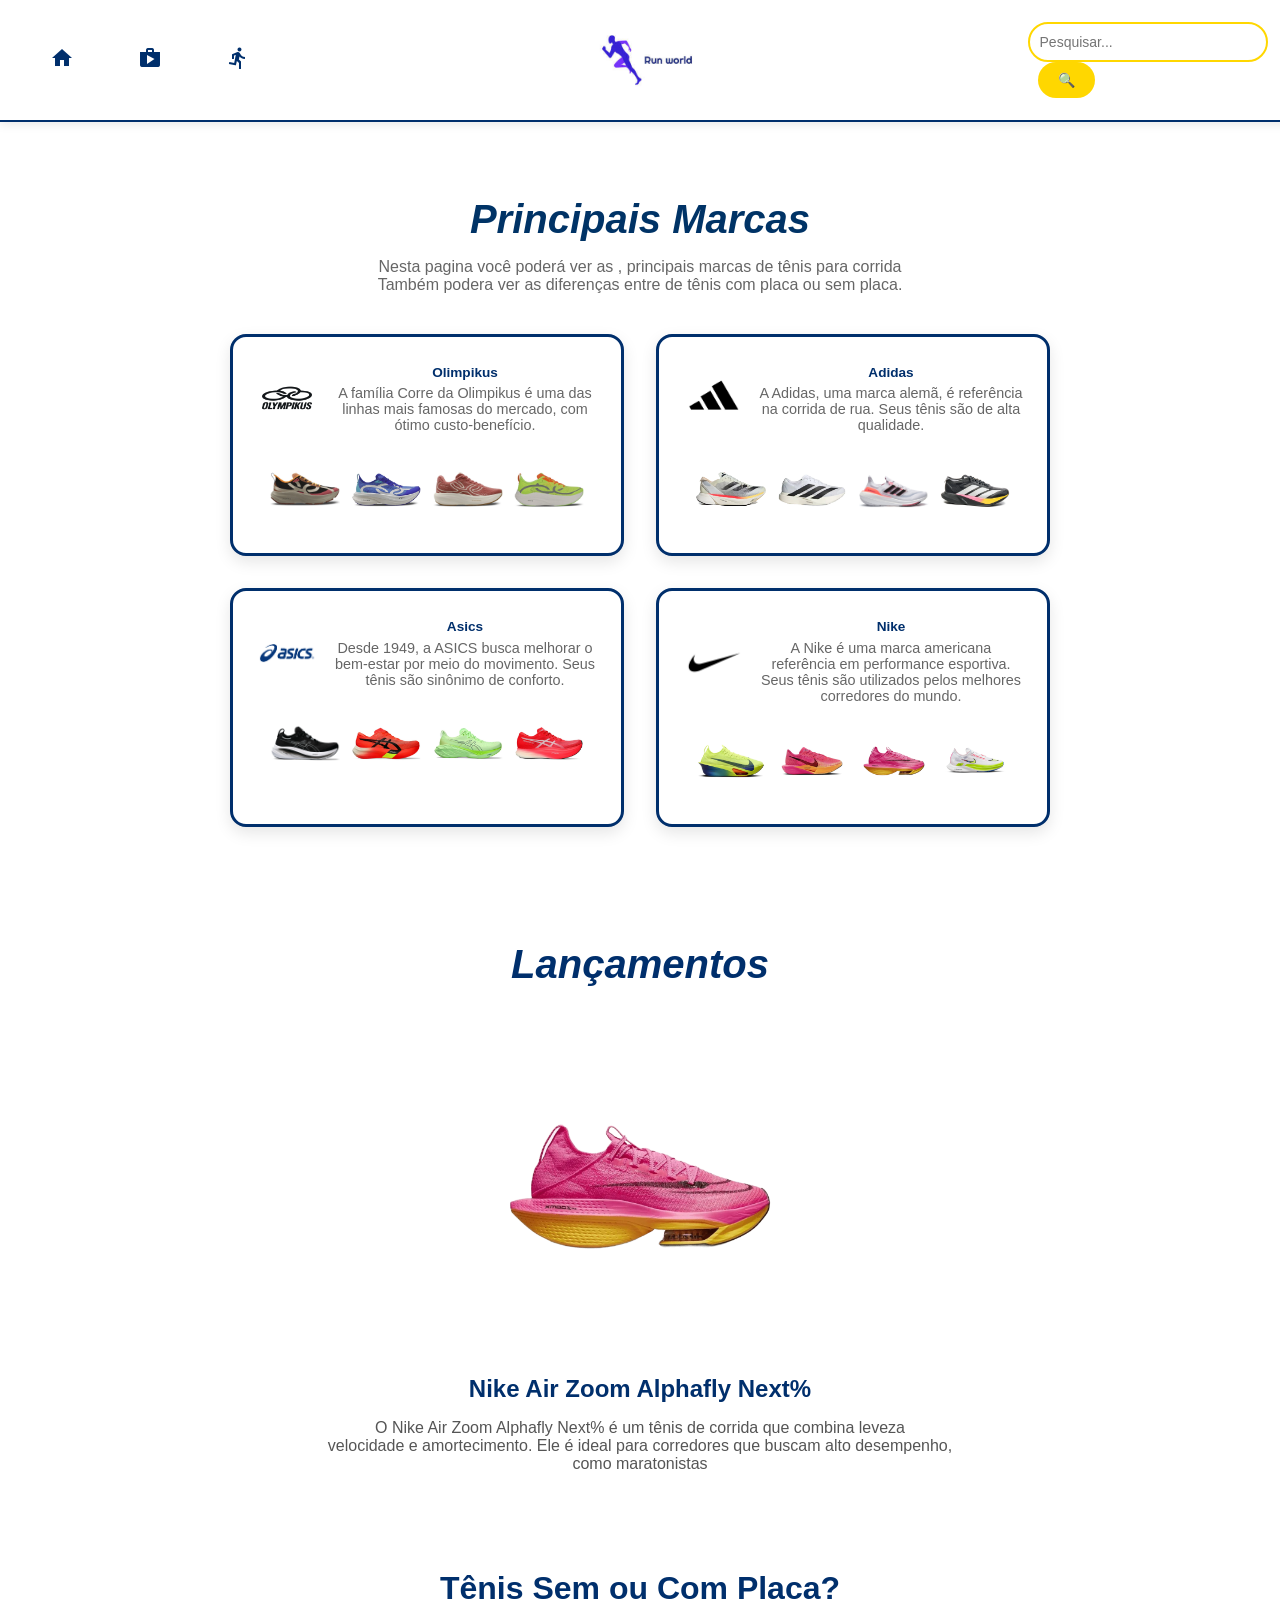
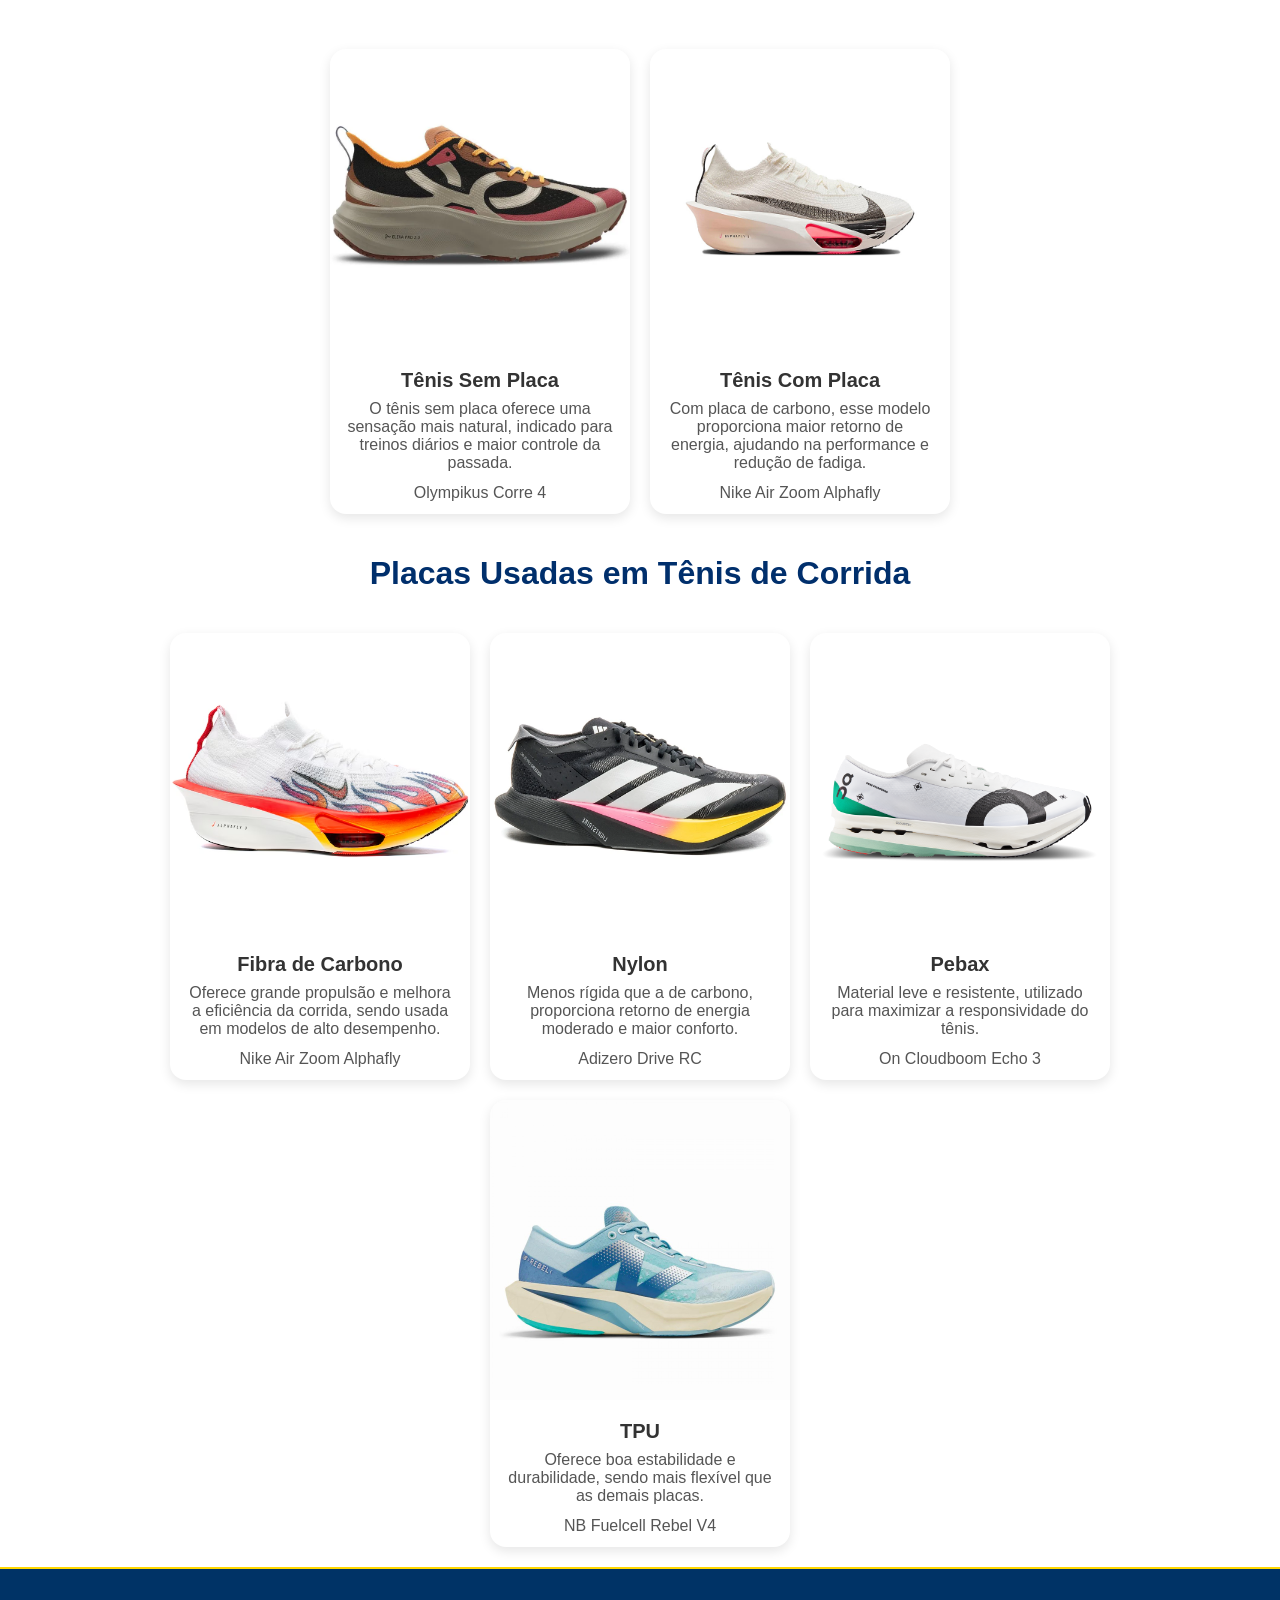
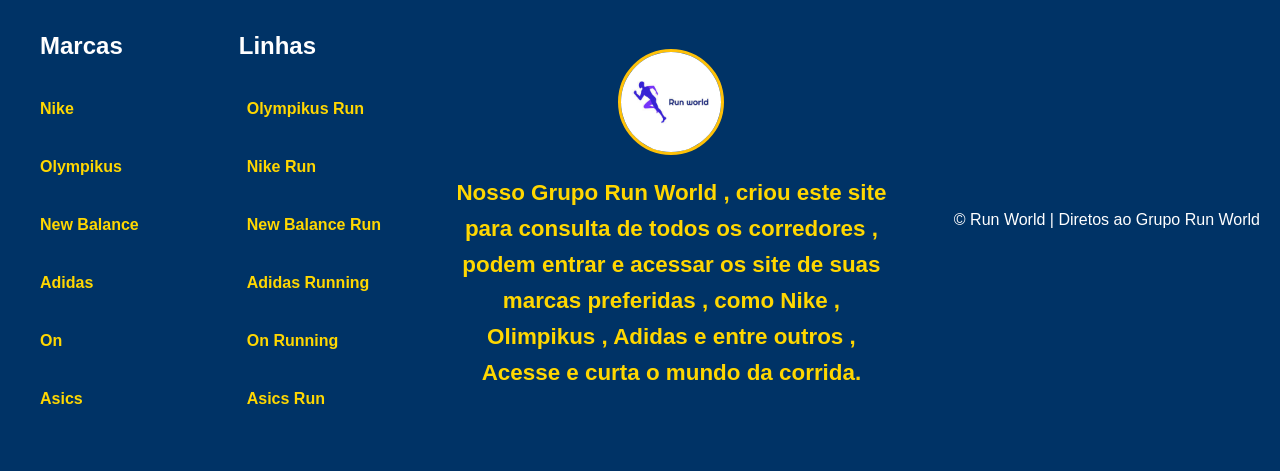
==== index.2.html @ dcd7c48e "first commit" ====
<!DOCTYPE html>
<html lang="pt-br">
<head>
    <meta charset="UTF-8">
    <meta name="viewport" content="width=device-width, initial-scale=1.0">
    <link rel="shortcut icon" href="IMG/icon.png">
    <link rel="stylesheet" href="CSS/style.2.css">
    <link href="https://fonts.googleapis.com/icon?family=Material+Icons" rel="stylesheet">
    <title>Run World</title>
</head>
<body>
    <header>  
         <nav class="header-nav">
            <ul>
                <li><a href="index.html"><i class="material-icons" title="Home">home</i></a></li>
                <li><a href="index.2.html"><i class="material-icons" title="Marcas">shop</i></a></li>
                <li><a href="index.3.html"><i class="material-icons" title="Run">directions_run</i></a></li>
            </ul>
        </nav>
        <div class="header-logo">
            <a href="index.html"><img src="IMG/Logo.jpg" alt="logo" class="header-logo"></a>
        </div>
        <div class="header-search">
            <form action="/search" method="GET">
                <input type="text" name="q" placeholder="Pesquisar..." class="search-input">
                <button type="submit" class="search-button">🔍</button>
            </form>
        </div>
    </header>

<!--------------- Main ---------------->
<main>
<!-------------- Marcas ------------->
<div class="main-content">
    <h1><i>Principais Marcas</i></h1>
    <p>Nesta pagina você poderá ver as , principais marcas de tênis para corrida<br>
      Também podera ver as diferenças entre de tênis com placa ou sem placa.</p>   
    <div class="marcas-container">
        <!-- Olimpikus -->
        <div class="marca-card">
            <div class="container-top">
                <img src="IMG/olympikus_logo.jpg" alt="Olimpikus">
                <div class="name">
                    <h1><a href="https://www.olympikus.com.br" target="_blank">Olimpikus</a></h1>
                    <p>A família Corre da Olimpikus é uma das linhas mais famosas do mercado, com ótimo custo-benefício.</p>
                </div>
            </div>
            <div class="container-bottom">
                <a href="https://www.googleadservices.com/pagead/aclk?sa=L&ai=DChcSEwixn-7t952MAxX3X0gAHfCFFwcYABAhGgJjZQ&co=1&gclid=Cj0KCQjwv_m-BhC4ARIsAIqNeBvNpmZvdYbdMGgNGB_-1q_9pVJMlyQxKSHdpLy4tLZASzAQhU1eU-waAmAgEALw_wcB&ohost=www.google.com&cid=CAESVeD2mnDFvOhYDI1ML8t1dyU6kE0KXiyk0dOr-6PLWMLh82Lq58OnjuDBqNalWCS4hIUTJ-G_xOsxzOCXvTppYUFK_cC6_hv8mVfXnooE5_AO1TEM9_c&sig=AOD64_2dh5vCCP6-2_fRTAFflO_lvvH1uA&ctype=5&q=&ved=2ahUKEwj03-nt952MAxXpL7kGHfl2AaMQww8oAnoECAkQDQ&adurl=" target="_blank"><img src="IMG/cORRE4.jpeg" alt="corre4"></a>
                <a href="https://www.googleadservices.com/pagead/aclk?sa=L&ai=DChcSEwiO6aH5952MAxVXQUgAHXnLCk0YABAhGgJjZQ&co=1&gclid=Cj0KCQjwv_m-BhC4ARIsAIqNeBsrJZQO8PXBDgIhIXnb3cnawi9Vx-KrqZn0wmmMWYvErauOQMv3PCYaAkEREALw_wcB&ohost=www.google.com&cid=CAESVeD2L3On_i1UvFdoC67Aj3oa0pIvd9_8sXYMqjaRxvYsOYgBPSiBidrsziiKgfOdiys2SROusJQJe6ayJiH1wJ7eBY9LMGuNi-m-P262BJ-C7UHrfjc&sig=AOD64_27t_XkHVTmzLePsQpYVofZH0UoFw&ctype=5&q=&ved=2ahUKEwi7np35952MAxWwH7kGHZqfJLQQww8oAnoECAcQKg&adurl=" target="_blank"><img src="IMG/gra3.webp" alt="gra3"></a>
                <a href="https://www.googleadservices.com/pagead/aclk?sa=L&ai=DChcSEwjX1puO-J2MAxVdRUgAHbCANS4YABAHGgJjZQ&co=1&gclid=Cj0KCQjwv_m-BhC4ARIsAIqNeBtPVOTDl15whslLHj33DtdBHMNBQ08tkJblMMESFwONEsGznJwiehQaAidSEALw_wcB&ohost=www.google.com&cid=CAESVeD2RJOXrGpKSP5Gnv8PI9jh7s_smgE6UADRc-6ZP5Jgm0pY3QB2cbB3uO5zZ5aSbG1D0anWcepoeU0VZi1jzr0b-kECFS_PYoORO7MOijxiJwHuwEs&sig=AOD64_1oFHw9VP4PUxVta81I27K3hAJ-Ng&ctype=5&q=&ved=2ahUKEwiG1paO-J2MAxVaIbkGHezYMWgQ9aACKAB6BAgJECI&adurl=" target="_blank"><img src="IMG/max.webp" alt="max"></a>
                <a href="https://www.googleadservices.com/pagead/aclk?sa=L&ai=DChcSEwjX1puO-J2MAxVdRUgAHbCANS4YABAOGgJjZQ&co=1&gclid=Cj0KCQjwv_m-BhC4ARIsAIqNeBuBh1TJSfEYxyT6AVHG9_fl6L2_aTPoMUXxJFm2l0HhawHXiLD9w94aAoczEALw_wcB&ohost=www.google.com&cid=CAESVeD2RJOXrGpKSP5Gnv8PI9jh7s_smgE6UADRc-6ZP5Jgm0pY3QB2cbB3uO5zZ5aSbG1D0anWcepoeU0VZi1jzr0b-kECFS_PYoORO7MOijxiJwHuwEs&sig=AOD64_3TD5gr-J4LOC37BZGfNx3d2WC_gg&ctype=5&q=&ved=2ahUKEwiG1paO-J2MAxVaIbkGHezYMWgQ9aACKAB6BAgJEH4&adurl=" target="_blank"><img src="IMG/supra.webp" alt="Supra"></a>
            </div>
        </div>
        <!-- Adidas -->
        <div class="marca-card">
            <div class="container-top">
                <img src="IMG/adidas.png" alt="Adidas">
                <div class="name">
                    <h1><a href="https://www.adidas.com.br/running" target="_blank">Adidas</a></h1>
                    <p>A Adidas, uma marca alemã, é referência na corrida de rua. Seus tênis são de alta qualidade.</p>
                </div>
            </div>
            <div class="container-bottom">
                <a href="https://www.googleadservices.com/pagead/aclk?sa=L&ai=DChcSEwjgnr_p-J2MAxWsQ0gAHbIvIXcYABASGgJjZQ&co=1&ase=2&gclid=Cj0KCQjwv_m-BhC4ARIsAIqNeBu8AaT-l1hTZSVo07hqQaubwglzb81hzKmQ8gpeQ2FAcR4lOmCvLL0aAkNpEALw_wcB&ohost=www.google.com&cid=CAESVeD2prlcWRYOSETPlcdqf3GWi8hhbXrzU0Z9qIndBU_VtBYl_IZr4SRogbZ9LtffKdlne7CVl3vugqbus2dBA2RLZVMKRHKipYu2Jv_gP2MiC3C_3EQ&sig=AOD64_3NlneSafsuRGtY1duSOu5B1FrQ7Q&ctype=5&q=&nis=4&ved=2ahUKEwjnyrrp-J2MAxUdGLkGHb_8BCcQww8oAnoECAkQDQ&adurl=" target="_blank"><img src="IMG/adios.jpeg" alt="ad"></a>
                <a href="https://www.googleadservices.com/pagead/aclk?sa=L&ai=DChcSEwjo4uym-Z2MAxVTVEgAHWayMG0YABAGGgJjZQ&co=1&ase=2&gclid=Cj0KCQjwv_m-BhC4ARIsAIqNeBuk4ssTJdYf9E13LhiS-5w9naHHbNJ1fsqIUno4GIXxz3bghICAAc4aApbbEALw_wcB&ohost=www.google.com&cid=CAESVeD2YBZshEtKKykHKv4xzCDXFCqTRTUjNTIv2oq12KZB7m6TZx2ugzq_coeLoiaN6NcHBjzMJ3w5sbbUCWWvf_KThZ0kHkEcVr32b_DIlOzZ9tB8V_w&sig=AOD64_1Kno0aJYIM_sBkqGho8MH1hD9ImA&ctype=5&q=&nis=4&ved=2ahUKEwjoheim-Z2MAxU8LbkGHZGCErcQ5bgDKAB6BAgJEAk&adurl=" target="_blank"><img src="IMG/evopro1.jpg" alt="ad"></a>
                <a href="https://www.googleadservices.com/pagead/aclk?sa=L&ai=DChcSEwiIxpG3-Z2MAxWYXkgAHVHMJvkYABAKGgJjZQ&co=1&ase=2&gclid=Cj0KCQjwv_m-BhC4ARIsAIqNeBsjFTFH8PIdJ7xsbHzWI8U1LeGeq1sy_SH2YwUX2prULisq25h-GjEaAjGBEALw_wcB&ohost=www.google.com&cid=CAESVeD2lwmAVVpf6l91tzQ3DVBusNVGfKZ9bXdssOZIdDOo463JXLIfQ-UdhvvWHIwOfFzHIXXN2JMN8QKPhE8Zt0z5EdwJOSoLXbAQFiKzgO6KA2wskCw&sig=AOD64_3Z0AyNrB3lG__EI5VZ31k2xpJp3w&ctype=5&q=&nis=4&ved=2ahUKEwjzqI23-Z2MAxVNPrkGHbq2Pf8Q9A4oAnoECAwQCQ&adurl=" target="_blank"><img src="IMG/Ultrabosst.jpeg" alt="ad"></a>
                <a href="https://www.googleadservices.com/pagead/aclk?sa=L&ai=DChcSEwjx84rC-Z2MAxUERUgAHaf5L-gYABAOGgJjZQ&co=1&ase=2&gclid=Cj0KCQjwv_m-BhC4ARIsAIqNeBshoyAXlhl6V5dz_ATgCgp-WyEkINkSSaQ5tcMUMZwYG8e81QeL8c4aAu_LEALw_wcB&ohost=www.google.com&cid=CAESVeD2whbRfimhzoSg-GDBvwLe_KejPMMpNR3QE2X5f12zi4ZRJE77QfsGBQwz6UPPe53rmAmJe8q_7a9wQsUjVrOu0X_mvsY7JZg66NywyLvqrACr6lE&sig=AOD64_1srrfanZiKtfo1UyS4H7WAmlXtdw&ctype=5&q=&nis=4&ved=2ahUKEwj2wIbC-Z2MAxWkCLkGHbaiLJUQ9A4oAnoECBYQCg&adurl=" target="_blank"><img src="IMG/Adizero.avif" alt="ad"></a>
            </div>
        </div>

        <!-- Asics -->
        <div class="marca-card">
            <div class="container-top">
                <img src="IMG/asics.png" alt="Asics">
                <div class="name">
                    <h1><a href="https://www.asics.com" target="_blank">Asics</a></h1>
                    <p>Desde 1949, a ASICS busca melhorar o bem-estar por meio do movimento. Seus tênis são sinônimo de conforto.</p>
                </div>
            </div>
            <div class="container-bottom">
                <a href="https://www.googleadservices.com/pagead/aclk?sa=L&ai=DChcSEwjKhue4-52MAxWvJUQIHapwLVIYABASGgJkeg&co=1&gclid=Cj0KCQjwv_m-BhC4ARIsAIqNeBvoOzWGbvHjhl4Dl4qeO280WMV5Fous5f-HroUjMTQn2R8E2Nyw54YaAtCGEALw_wcB&ohost=www.google.com&cid=CAESVeD29Iyc3I7DC2V5e9rju0N4xEd7gX_IX2sUSSbEl9kNN95jSII2DzMCvSyGjmiexworEsS_-8piCIn_yLZnIDHv9frx3MFu-_n1zxtj9UCQrnje7Hk&sig=AOD64_1-c_6wuzMiWCgE2unqT-GGlRWCeQ&ctype=5&q=&ved=2ahUKEwij9t24-52MAxVWCrkGHcJqOc4Qww8oAnoECAYQHw&adurl=" target="_blank"><img src="IMG/nimbus26.jpg" alt="as"></a>
                <a href="https://www.googleadservices.com/pagead/aclk?sa=L&ai=DChcSEwiSioX--52MAxWXI0QIHdlSDVoYABAHGgJkeg&co=1&gclid=Cj0KCQjwv_m-BhC4ARIsAIqNeBsRJZoGhWAxamI8NoHG5M9KJAB-XWpkrJk4rwe1vStVSR1AnK_cW3saArqHEALw_wcB&ohost=www.google.com&cid=CAESVeD2lb95jUCRf6JHvZ6AH9g74UcySA_X4fjPDXsmCY5c456OG7JMEaxlQw-8GkrWBwEVLPMQwyhCC37Ro2oj66UI4WtbxKrB2KriDDu4fjvL0zYGRe8&sig=AOD64_2eXIbPTsuK2zD7DUbQlyWfDzUbRA&ctype=5&q=&ved=2ahUKEwivs_r9-52MAxX7LbkGHWHvMzYQ9aACKAB6BAhUEA4&adurl=" target="_blank"><img src="IMG/parisac.webp" alt="as"></a>
                <a href="https://www.googleadservices.com/pagead/aclk?sa=L&ai=DChcSEwjmh9vS-52MAxUCWEgAHVfuGWsYABAGGgJjZQ&co=1&gclid=Cj0KCQjwv_m-BhC4ARIsAIqNeBujJH7Xwwdx7ka6l92qHm_AZA4Nxi0ezXsshpAr0zMaKXiGlZS_H68aAkmBEALw_wcB&ohost=www.google.com&cid=CAESVeD2VKQ0yG0f2E2sEuQA-fV4hVTqpBDyZBUYsRW0OdkypIeQZVSJhYDG61dZMSLzt5LVVBa6bxguWGIs78f5cpF2qxVipUNROEutuhVZY5dwGQNHqlY&sig=AOD64_1S-OadV1vqBxpRb2JcQ0GIqpjr9Q&ctype=5&q=&ved=2ahUKEwiT3tbS-52MAxXcDbkGHSExBrAQww8oAnoECAYQCw&adurl=" target="_blank"><img src="IMG/navoblast.webp" alt="as"></a>
                <a href="https://www.googleadservices.com/pagead/aclk?sa=L&ai=DChcSEwibwYXe-52MAxX4IEQIHZ4LIycYABAUGgJkeg&co=1&gclid=Cj0KCQjwv_m-BhC4ARIsAIqNeBu0SerNu2cofB_LnnKzRJLPjkMeZWZblOgLyuF2simLB3SucZMDJOgaAkFlEALw_wcB&ohost=www.google.com&cid=CAESVeD2oNZYf21Q4F97zSt6OBkBAh5zpv3UUYwADFzkfOpE1yYCTrmh5CBOVJ-FqcbOlreAo6myC_OUilQmCU-Ne-0Y8wI-EIm-y0qWwqXZoFO74M5kM3c&sig=AOD64_1GSchvGBZYd-mqyr4jHGxJZYMFeA&ctype=5&q=&ved=2ahUKEwjvmfzd-52MAxWCJ7kGHXOoNIUQ9aACKAB6BAgJEEU&adurl=" target="_blank"><img src="IMG/metasspeed.webp" alt="as"></a>
            </div>
        </div>

        <!-- Nike -->
        <div class="marca-card">
            <div class="container-top">
                <img src="IMG/nk.jpg" alt="Nike">
                <div class="name">
                    <h1><a href="https://www.nike.com.br" target="_blank">Nike</a></h1> 
                    <p>A Nike é uma marca americana referência em performance esportiva. Seus tênis são utilizados pelos melhores corredores do mundo.</p>
                </div>
            </div>
            <div class="container-bottom">
                <a href="https://www.googleadservices.com/pagead/aclk?sa=L&ai=DChcSEwjz3qbm_J2MAxUvL0QIHeyDI3AYABAKGgJkeg&co=1&gclid=Cj0KCQjwv_m-BhC4ARIsAIqNeBuCvwHv9-GFasr4Z_YruSzEanrMcncpXdQeTbWQWjkh57i-ZOjcvq0aAsWgEALw_wcB&ohost=www.google.com&cid=CAESVeD20lstVRYQzj88fj8XRaKGYw-8673C5scxYFybtY_TlMh4ozpqSn-TBEu3Y-vM-UsB5LWaNLJ4r9QxZtWLYOOYkhXyNVJSjcDpRTg2IMnLx40NnZ0&sig=AOD64_1J9M1m28t6rdhkmJRN45nxon_VdA&ctype=5&q=&ved=2ahUKEwj8opzm_J2MAxUCL7kGHX3pOL0Q9aACKAB6BAgIEB8&adurl=" target="_blank"><img src="IMG/zoom fly.avif" alt="nk"></a>
                <a href="https://www.googleadservices.com/pagead/aclk?sa=L&ai=DChcSEwifs9f2_J2MAxU6JkQIHSDqI10YABAGGgJkeg&co=1&gclid=Cj0KCQjwv_m-BhC4ARIsAIqNeBuvqgeXYPR3-Xh3-IK0uhKCEMjbRvdO-g5gnMuJ3QQzINdNGdvA3HQaAmp7EALw_wcB&ohost=www.google.com&cid=CAESVeD2WLmCZoDudDVzgGRNrQAuifOdVbL9MQWSbSOOQPZtT5TiwJyBkb5zDyDOz2CZfD2MejKye_e9WdIKPOi2VuobZHxJ1KUbE5GVeD6pQ6WPN5qzpiA&sig=AOD64_20PKmi2zhMihhOBGNsn_ed7-9j_g&ctype=5&q=&ved=2ahUKEwirgc32_J2MAxXMHrkGHY8RI5wQ9A4oAnoECAUQQg&adurl=" target="_blank"><img src="IMG/vaporfly.webp" alt="nk"></a>
                <a href="https://www.nike.com.br/tenis-nike-air-zoom-alphafly-next-25-2-feminino-024042.html?cor=ID" target="_blank"><img src="IMG/Nextalpha.webp" alt="nk"></a>
                <a href="https://www.nike.com.br/tenis-nike-zoomx-streakfly-014307.html?cor=0L" target="_blank"><img src="IMG/zoomx.webp" alt="nk"></a>
            </div>
        </div>
    </div>
</div>



<!------- Carossel ------->
      <div class="lancamento">
        <h1><i>Lançamentos</i></h1>
        <div class="carousel">
             <div class="slides">
                <!--Slide 1-->
                <div class="slide">
                    <a href="https://www.olympikus.com.br/tenis-olympikus-corre-4-strava-43721379-3-021/p" target="_blank"><img src="IMG/correstrava.webp" alt="correstrava"></a>
                     <div class="info">
                        <h3><a href="https://www.olympikus.com.br/tenis-olympikus-corre-4-strava-43721379-3-021/p" target="_blank">Olimpikus Corre Strava 4</a></h3>
                        <p>Um desafio no Strava que tem como objetivo engajar </br>a comunidade a correr 50.000 Km pra desbloquear </br>o lançamento Corre Strava. Participar do Desafio.</p>
                     </div>
                </div>    
                <!--Slide 2--> 
                <div class="slide">
                    <a href="https://www.googleadservices.com/pagead/aclk?sa=L&ai=DChcSEwjMisKXn7aKAxXIQUgAHdvZICsYABABGgJjZQ&ae=2&aspm=1&co=1&ase=2&gclid=CjwKCAiAyJS7BhBiEiwAyS9uNc_JcsyF8nhDHlQlRi6ovL8oaE613r3Aik7MjThcV7MZWcIC-kWcXRoCzaQQAvD_BwE&ohost=www.google.com&cid=CAESVeD2Hl-DI1M19xEfmkMYioZSXqd45cIyTTtfvW6DVSD15AGdinBevaVaCPyMmt92Lk7J3urf97oUlT5TVTI7JbtxyJukHfl5w4vGbCQq4Ko3L--JBls&sig=AOD64_1CutxlzM9BvNQa6BMp0djEJ0nYTw&q&nis=4&adurl&ved=2ahUKEwitk7uXn7aKAxXCH7kGHfpyJCIQ0Qx6BAgKEAE" target="_blank"><img src="IMG/Nextalpha.webp" alt="nextalpa"></a>
                    <div class="info">
                        <h3><a href="https://www.googleadservices.com/pagead/aclk?sa=L&ai=DChcSEwjMisKXn7aKAxXIQUgAHdvZICsYABABGgJjZQ&ae=2&aspm=1&co=1&ase=2&gclid=CjwKCAiAyJS7BhBiEiwAyS9uNc_JcsyF8nhDHlQlRi6ovL8oaE613r3Aik7MjThcV7MZWcIC-kWcXRoCzaQQAvD_BwE&ohost=www.google.com&cid=CAESVeD2Hl-DI1M19xEfmkMYioZSXqd45cIyTTtfvW6DVSD15AGdinBevaVaCPyMmt92Lk7J3urf97oUlT5TVTI7JbtxyJukHfl5w4vGbCQq4Ko3L--JBls&sig=AOD64_1CutxlzM9BvNQa6BMp0djEJ0nYTw&q&nis=4&adurl&ved=2ahUKEwitk7uXn7aKAxXCH7kGHfpyJCIQ0Qx6BAgKEAE" target="_blank">Nike Air Zoom Alphafly Next%</a></h3>
                        <p>O Nike Air Zoom Alphafly Next% é um tênis de corrida que combina leveza</br> velocidade e amortecimento. Ele é ideal para corredores que buscam alto desempenho,</br>como maratonistas</p>
                    </div>
                </div>
                <!-- Slide 3-->
                 <div class="slide">
                    <a href="https://www.googleadservices.com/pagead/aclk?sa=L&ai=DChcSEwi9tePso9eLAxWFZ0gAHVxgDsYYABAPGgJjZQ&ae=2&aspm=1&co=1&ase=5&gclid=CjwKCAiAiOa9BhBqEiwABCdG82k6m1T-Kbd668pg9dH-PgqHbWTfBv9cf1NjNw-WU2P_IbW_kQkJARoC6aEQAvD_BwE&ohost=www.google.com&cid=CAESVuD2IPJj75Rrc2-epQj79fiX3OQMkx7UD5JUtrZPtual_ph9fcf9W-szcchDtt6gU2Rb2U2j0NuMhPK-xb-GcxhdAq5VWZVdMSx1Q9xhsTdO9tJMIWP2&sig=AOD64_0DlqGvCGNzpQPetizqD_myfco7mw&ctype=5&q=&ved=2ahUKEwjg3N7so9eLAxV6l5UCHcv-Cr4Q9aACKAB6BAgFECI&adurl=" target="_blank"><img src="IMG/alphapremium.webp" alt="alphapremium"></a>
                       <div class="info">
                           <h3><a href="https://www.googleadservices.com/pagead/aclk?sa=L&ai=DChcSEwi9tePso9eLAxWFZ0gAHVxgDsYYABAPGgJjZQ&ae=2&aspm=1&co=1&ase=5&gclid=CjwKCAiAiOa9BhBqEiwABCdG82k6m1T-Kbd668pg9dH-PgqHbWTfBv9cf1NjNw-WU2P_IbW_kQkJARoC6aEQAvD_BwE&ohost=www.google.com&cid=CAESVuD2IPJj75Rrc2-epQj79fiX3OQMkx7UD5JUtrZPtual_ph9fcf9W-szcchDtt6gU2Rb2U2j0NuMhPK-xb-GcxhdAq5VWZVdMSx1Q9xhsTdO9tJMIWP2&sig=AOD64_0DlqGvCGNzpQPetizqD_myfco7mw&ctype=5&q=&ved=2ahUKEwjg3N7so9eLAxV6l5UCHcv-Cr4Q9aACKAB6BAgFECI&adurl=" target="_blank">Nike Air zoom Alphafly 3 Premium</a></h3>
                           <p>O Alphafly 3 Premium ajuda você a ir além do que você pensava ser possível.</br> Três tecnologias inovadoras impulsionam a sua corrida.</p>
                       </div>
                  </div>
                  <!-- Slide 5-->    
                   <div class="slide">
                    <a href="https://www.googleadservices.com/pagead/aclk?sa=L&ai=DChcSEwjgg-vEqdeLAxWnRUgAHbmjLwYYABAYGgJjZQ&ae=2&aspm=1&co=1&ase=5&gclid=CjwKCAiAiOa9BhBqEiwABCdG8-wsrO8fhnM41gsjHLUnW7DU_wDrtEVDBvf8bSyZCCKeMyRkQZH-VhoCP84QAvD_BwE&ohost=www.google.com&cid=CAESVuD2i823rdGmQ20KdTWiRfpYQ3qvJsNAMY_ZQtdcwjy3EEFdRbSVPfmIHtJqQUr9UQ9N6gnRznoeqSA8u-n0CPIvvvTBMH6spYJXRBUNKE53qHE1y1Cp&sig=AOD64_3qKrLHYoTkit0o7689xmIYEdEnfA&ctype=5&q=&ved=2ahUKEwiZh-fEqdeLAxUPrZUCHZpdKJoQ9aACKAB6BAgGEBI&adurl="><img src="IMG/grasupersonico.webp" alt="gra"></a>
                    <div class="info">
                        <h3><a href="https://www.googleadservices.com/pagead/aclk?sa=L&ai=DChcSEwjgg-vEqdeLAxWnRUgAHbmjLwYYABAYGgJjZQ&ae=2&aspm=1&co=1&ase=5&gclid=CjwKCAiAiOa9BhBqEiwABCdG8-wsrO8fhnM41gsjHLUnW7DU_wDrtEVDBvf8bSyZCCKeMyRkQZH-VhoCP84QAvD_BwE&ohost=www.google.com&cid=CAESVuD2i823rdGmQ20KdTWiRfpYQ3qvJsNAMY_ZQtdcwjy3EEFdRbSVPfmIHtJqQUr9UQ9N6gnRznoeqSA8u-n0CPIvvvTBMH6spYJXRBUNKE53qHE1y1Cp&sig=AOD64_3qKrLHYoTkit0o7689xmIYEdEnfA&ctype=5&q=&ved=2ahUKEwiZh-fEqdeLAxUPrZUCHZpdKJoQ9aACKAB6BAgGEBI&adurl="></a>Olympikus Corre Grafeno 3 Supersonico</h3>
                        <p>Nova Olympikus corre grafeno 3 supersônico , em uma nova cor e Supersônico.</p>
                    </div>
                </div>
                 <!-- Slide 6-->
                   <div class="slide">
                      <a href="https://www.olympikus.com.br/tenis-corre-max"><img src="IMG/maxsuper.webp" alt="max"></a>
                       <div class="info">
                          <h3><a href="https://www.olympikus.com.br/tenis-corre-max">Olympikus Corre Max Supersônico</a></h3>
                          <p>Uma Inovasão olympikus para um maximo de conforto ao correr e agora na versão supersônico.</p>
                       </div>
                   </div>
                   <!-- Slide 7-->
                    <div class="slide">
                        <a href="https://www.adidas.com.br/tenis-adizero-takumi-sen-10/IH5712.html"><img src="IMG/TenisAdizeroTakumiSen10.avif" alt="ad"></a>
                        <div class="info">
                            <h3><a href="https://www.adidas.com.br/tenis-adizero-takumi-sen-10/IH5712.html"></a>Adizero Takumi Sen 10</h3>
                            <p>Tênis de alta performance para corridas rápidas.</br> Alcance sua melhor marca nos 10 km com o nosso novo tênis de corrida Adizero.</p>
                        </div>
                    </div>
                    <!-- Slide 8-->
                     <div class="slide">
                       <a href="https://www.adidas.com.br/tenis-adizero-adios-pro-4/JR6368.html" target="_blank"><img src="IMG/adios.4.png" alt="ad"></a>
                       <div class="info">
                          <h3><a href="https://www.adidas.com.br/tenis-adizero-adios-pro-4/JR6368.html" target="_blank">Adidas Adios Pro 4</a></h3>
                          <p>Com a tecnologia no adios pro 4 a ENERGY RODS 2.0.</br> Hastes de carbono para mais rigidez e transição suave do calcanhar à ponta do pé.</p>
                       </div>
                     </div>
                     <!-- Slide 9-->
                    <div class="slide">
                        <a href="https://www.olympikus.com.br/novo_corre_turbo" target="_blank"><img src="IMG/corre_turbo.webp" alt="ol"></a>
                      <div class="info">
                        <h3><a href="https://www.olympikus.com.br/novo_corre_turbo" target="_blank">Olympikus Corre Turbo</a></h3>
                        <p>O corre turbo é pra quando a corrida deixa de ser passatempo e vira coisa seria.</p>
                      </div>
                    </div>
                    <!--Slide 10-->
                    <div class="slide">
                      <a href="https://www.olympikus.com.br/corre_supra_2" target="_blank"><img src="IMG/corre_supra2.webp" alt="ol"></a>
                    <div class="info">
                       <h3><a href="https://www.olympikus.com.br/corre_supra_2">Olympikus Corre Supra 2</a></h3>
                         <p>Corre Supra 2 é a escolha ideal para quem não tem medo de chegar ao limite e ir além.</p>
                    </div>
                </div>
                </div>
             </div>
        </div>
      </div>
    <!-------- News -------->
    <h1>Tênis Sem ou Com Placa?</h1>
      <div class="news">
        <div class="card">
        <a href="https://www.olympikus.com.br/tenis-olympikus-corre-4-strava-43721379-3-021/p" target="_blank"><img src="IMG/cORRE4.jpeg" alt="Tênis sem placa"></a>
            <h2>Tênis Sem Placa</h2>
            <p>O tênis sem placa oferece uma sensação mais natural, indicado para treinos diários e maior controle da passada.</p>
            <p>Olympikus Corre 4</p>
        </div>

        <div class="card">
            <a href="https://www.nike.com.br/tenis-nike-air-zoom-alphafly-3-masculino-028312.html?cor=0" target="_blank"><img src="IMG/alphafly.webp" alt="Tênis com placa"></a>
            <h2>Tênis Com Placa</h2>
            <p>Com placa de carbono, esse modelo proporciona maior retorno de energia, ajudando na performance e redução de fadiga.</p>  
             <p>Nike Air Zoom Alphafly</p>
        </div>
    </div>
        
    <!-------- Placas Usadas em Tênis -------->
<h1>Placas Usadas em Tênis de Corrida</h1>
<div class="news">
    <div class="card">
        <a href="https://www.nike.com.br/tenis-nike-air-zoom-alphafly-3-premium-masculino-056348.html?srsltid=AfmBOoplT8m86_LFSqCCEdvMLxK9T_17xREWauCr22f56RfdJpTW4uUY" target="_blank"><img src="IMG/alphapremium.webp"alt="Placa de Fibra de Carbono"></a>
        <h2>Fibra de Carbono</h2>
        <p>Oferece grande propulsão e melhora a eficiência da corrida, sendo usada em modelos de alto desempenho.</p>
        <p>Nike Air Zoom Alphafly</p>
    </div>

    <div class="card">
        <a href="" target="_blank"><img src="IMG/Adizero.avif" alt="Placa de Nylon"></a>
        <h2>Nylon</h2>
        <p>Menos rígida que a de carbono, proporciona retorno de energia moderado e maior conforto.</p>
        <P>Adizero Drive RC</P>
    </div>

    <div class="card">
        <a href="https://www.on.com/pt-br/products/cloudboom-strike-3me3048/mens/white-black-shoes-3ME30480462?utm_source_platform=Google%20Ads&utm_source=google&utm_medium=cpc&utm_campaign=%5Bn%3AShopping%5D%5Bm%3ABR%5D%5Bl%3AEN%5D%5Bi%3ABrand%5D%5Bs%3AShoes%5D%5Bv%3APR%5D&gad_source=1&gclid=Cj0KCQjwqcO_BhDaARIsACz62vPEhXfkJGgE5bhwRkKRpBfTIONqlhsd1ujfYY_PJpHPjXro0MzxKAgaAkJXEALw_wcB" target="_blank"><img src="IMG/echo3.webp" alt="Placa de Pebax"></a>
        <h2>Pebax</h2>
        <p>Material leve e resistente, utilizado para maximizar a responsividade do tênis.</p>
        <p>On Cloudboom Echo 3</p>
    </div>

    <div class="card">
        <a href="https://www.newbalance.com.br/Esportes/Corrida/Fuelcell" target="_blank"><img src="IMG/newfuelcell.jpg" alt="Placa de TPU"></a>
        <h2>TPU</h2>
        <p>Oferece boa estabilidade e durabilidade, sendo mais flexível que as demais placas.</p>
        <p>NB Fuelcell Rebel V4</p>
    </div>
</div>
</section>
</main>

     <!----------- Footer -----------> 
     <footer>
        <div class="links">
            <h2>Marcas</h2>
            <p><a href="https://www.nike.com.br/" target="_blank">Nike</a></p>
            <p><a href="https://www.olympikus.com.br/" target="_blank">Olympikus</a></p>
            <p><a href="https://www.newbalance.com.br/" target="_blank">New Balance</a></p>
            <p><a href="https://www.adidas.com.br/" target="_blank">Adidas</a></p>
            <p><a href="https://www.on.com/" target="_blank">On</a></p>
            <p><a href="https://www.asics.com.br/" target="_blank">Asics</a></p>
        </div>
        <div class="links2">
           <h2>Linhas</h2>
           <p><a href="https://www.olympikus.com.br/" target="_blank">Olympikus Run</a></p>
           <p><a href="https://www.nike.com.br/" target="_blank">Nike Run</a></p>
           <p><a href="https://www.newbalance.com.br/" target="_blank">New Balance Run</a></p>
           <p><a href="https://www.adidas.com.br/" target="_blank">Adidas Running</a></p>
           <p><a href="https://www.on.com/" target="_blank">On Running</a></p>
           <p><a href="https://www.asics.com.br/" target="_blank">Asics Run</a></p>  
        </div>
           <div class="imgr">
              <img src="IMG/Logo.jpg" alt="logo">
              <h2>Nosso Grupo Run World , criou este site para consulta de todos os corredores , 
                podem entrar e acessar os site de suas marcas preferidas , como Nike , Olimpikus , Adidas e 
                entre outros , Acesse e curta o mundo da corrida.
              </h2>
           </div>
           <p>&copy; Run World | Diretos ao Grupo Run World</p>
        </footer>
   <script src="JS/script.3.js"></script>
</body>
</html>
---- CSS/style.2.css ----
body {
    font-family: Arial, sans-serif;
    margin: 0;
    padding: 0;
    background-color: white;
    color: #002f6c;
    min-height: 100vh;
}

main{
    flex: 1;
}

/* Estilo geral para o header */
header {
    display: flex;
    align-items: center;
    justify-content: space-between;
    padding: 10px 18px;
    background-color: white;
    color: #002f6c;
    border-bottom: 2px solid #002f6c;
    position: sticky; /* Torna o header fixo */
    top: 0; /* Mantém o header no topo */
    left: 0;
    width: 100%; /* Garante que o header cubra toda a largura */
    z-index: 1000; /* Garante que o header fique sobre todos os elementos */
    box-shadow: 0 2px 10px rgba(0, 0, 0, 0.1); /* Adiciona uma leve sombra para destacar o header */
    height: 100px;
}

.header-nav ul {
    list-style: none;
    display: flex;
    justify-content: flex-end; /* Alinha os itens à direita */
    margin: 0;
    padding: 0;
}

.header-nav ul li {
    margin: 0 1rem;
}

.header-nav ul li a {
    text-decoration: none;
    color: #002f6c;
    padding: 0.5rem 1rem;
    font-weight: bold;
    display: block;
    border-radius: 3px;
    transition: background-color 0.3s, color 0.3s;
}

.header-nav ul li a:hover {
    background-color: #002f6c;
    color: #ffd700;
}

.header-logo {
    width: 120px;
    height: 120px;
    border-radius: 40%;
    height: auto;
    margin-right: 15px; /* Espaço entre a imagem e o título */
    vertical-align: middle; /* Alinha a imagem verticalmente com o texto */
}

.search-input {
    padding: 10px;
    font-size: 14px;
    border: 2px solid #ffd700;
    border-radius: 20px;
    outline: none;
    width: 80%;
    max-width: 250px;
    transition: all 0.3s ease;
}

.search-input:focus {
    border-color: #ffffff;
    box-shadow: 0 0 5px rgba(255, 255, 255, 0.5);
}

.search-button {
    padding: 10px 20px;
    margin-left: 10px;
    background-color: #ffd700;
    color: #002f6c;
    font-weight: bold;
    font-size: 14px;
    border: none;
    border-radius: 20px;
    cursor: pointer;
    transition: all 0.3s ease;
}

.search-button:hover {
    background-color: #ffffff;
    color: #002f6c;
    border: 2px solid #ffd700;
}

h1 {
    text-align: center;
}

/* Área principal */
.main-content {
    padding: 3rem 1rem;
    background-color: white;
    text-align: center;
}

.main-content h1 {
    font-size: 2.5rem;
    color: #003366;
    margin-bottom: 0.5rem;
}

.main-content p {
    font-size: 1rem;
    color: #666;
    margin-bottom: 2.5rem;
}

/* Container dos cards de marcas */
.marcas-container {
    display: flex;
    flex-wrap: wrap;
    justify-content: center;
    gap: 2rem;
    max-width: 1200px;
    margin: 0 auto;
}

/* Card individual */
.marca-card {
    background-color: white;
    border-radius: 16px;
    box-shadow: 0 6px 16px rgba(0, 0, 0, 0.1);
    width: 100%;
    max-width: 340px;
    padding: 1.5rem;
    display: flex;
    flex-direction: column;
    gap: 1.2rem;
    transition: transform 0.3s ease, box-shadow 0.3s ease;
    border: 3px solid #002f6c;
}

.marca-card:hover {
    transform: translateY(-6px);
    box-shadow: 0 8px 20px rgba(0, 0, 0, 0.12);
}

/* Parte superior do card */
.container-top {
    display: flex;
    align-items: center;
    gap: 1rem;
}

.container-top img {
    width: 60px;
    height: 60px;
    object-fit: contain;
    border-radius: 8px;
}

.container-top .name h1 {
    font-size: 1.1rem;
    margin: 0;
    color: #222;
}

.container-top .name p {
    font-size: 0.9rem;
    color: #666;
    margin: 0.2rem 0;
}

.container-top .name a {
    font-size: 0.85rem;
    color: #002f6c;
    text-decoration: none;
}

.container-top .name a:hover {
    text-decoration: underline;
}

/* Parte inferior com os produtos */
.container-bottom {
    display: flex;
    flex-wrap: wrap;
    justify-content: center;
    gap: 0.7rem;
}

.container-bottom img {
    width: 70px;
    height: 70px;
    object-fit: contain;
    border-radius: 10px;
    transition: transform 0.2s ease;
}

.container-bottom a:hover img {
    transform: scale(1.05);
}

/* Container principal */
.lancamento {
    padding: 40px 20px;
    background-color: white;
    text-align: center;
}
  
.lancamento h1 {
    font-size: 2rem;
    margin-bottom: 30px;
    color: #002f6c;
    font-weight: bold;
    font-size: 40px;
}
  
  /* Carrossel */
.carousel {
    overflow: hidden;
    position: relative;
    max-width: 1000px;
    margin: 0 auto;
}
  
/* Slides */
.slides {
    display: flex;
    transition: transform 0.5s ease-in-out;
    will-change: transform;
    width: 100%; /* Garante que todos os slides tenham a largura correta */
}

/* Slide individual */
.slide {
    min-width: 100%; /* Ajuste para ocupar corretamente a largura */
    display: flex;
    flex-direction: column;
    align-items: center;
    justify-content: center;
    padding: 20px;
    background-color: white;
    text-align: center;
    box-sizing: border-box;
}

/* Adiciona um espaçamento correto ao último slide */
.slides .slide:last-child {
    margin-right: 0; /* Evita cortes no final */
}

/* Ajuste para imagens */
.slide img {
    max-width: 97%;
    height: 300px;
    object-fit: cover;
    border-radius: 10px;
    margin-bottom: 10px;
}

/* Informação abaixo da imagem */
.info h3 {
    font-size: 1.5rem;
    color: #002f6c;
    margin-bottom: 10px;
}

.info h3 a {
    text-decoration: none;
    color: #002f6c;
    transition: color 0.3s;
}

.info h3 a:hover {
    color: #ffd700;
}

.info p {
    font-size: 1rem;
    color: #555;
}

/* Container de notícias */
.news {
  display: flex;
  flex-wrap: wrap;
  gap: 20px;
  justify-content: center;
  padding: 20px;
}

/* Cada card individual */
.card {
  background-color: #ffffff;
  border-radius: 16px;
  box-shadow: 0 4px 12px rgba(0, 0, 0, 0.1);
  overflow: hidden;
  width: 300px;
  transition: transform 0.3s ease;
  text-align: center;
  font-family: Arial, sans-serif;
}

/* Efeito de zoom ao passar o mouse */
.card:hover {
  transform: scale(1.03);
}

/* Imagens dentro dos cards */
.card img {
  width: 100%;
  height: auto;
  object-fit: cover;
}

/* Título do card */
.card h2 {
  font-size: 20px;
  margin: 16px 0 8px;
  color: #333;
}

/* Parágrafos do card */
.card p {
  font-size: 16px;
  color: #555;
  margin: 4px 16px 12px;
}

/* Estilo geral para o footer */
footer {
    background-color: #003366;  /* Azul escuro */
    color: #fff;  /* Texto branco */
    display: flex;
    justify-content: space-between;
    align-items: center;
    padding: 20px;
    font-family: 'Arial', sans-serif;
    font-size: 16px;
    border-top: 2px solid #ffd700;
}

footer .links {
    display: flex;  /* Flexbox para o layout da coluna */
    flex-direction: column;  /* Organizar os itens em coluna */
    align-items: flex-start;  /* Alinhar os itens à esquerda */
    margin-left: 20px;
}

footer .links p, footer .links a {
    margin: 10px 0;  /* Espaçamento entre os itens */
    display: block;  /* Garantir que os links ocupem toda a largura disponível */
    width: 100%;  /* Garantir que os itens ocupem toda a largura disponível */
    text-align: left;  /* Garantir que o texto fique à esquerda */
}

footer .links2 {
    display: flex;  /* Flexbox para o layout da coluna */
    flex-direction: column;  /* Organizar os itens em coluna */
    align-items: flex-start;  /* Alinhar os itens à esquerda */
    margin-left: 100px;
}

footer .links2 p, footer .links2 a {
    margin: 10px 4px;  /* Espaçamento entre os itens */
    display: block;  /* Garantir que os links ocupem toda a largura disponível */
    width: 110%;  /* Garantir que os itens ocupem toda a largura disponível */
    text-align: left;  /* Garantir que o texto fique à esquerda */
}

footer a {
    color: #ffd700;  /* Amarelo ouro */
    text-decoration: none;
    font-weight: bold;
    transition: color 0.3s ease;
}

footer a:hover {
    color: #1E90FF;  /* Azul claro ao passar o mouse */
    text-decoration: underline;
}

footer .copyright {
    font-size: 14px;
    opacity: 0.8;
    align-self: flex-end;
    margin-right: 20px;
}

.imgr {
    display: flex;
    align-items: center;
    justify-content: center;
    flex-direction: column;
    text-align: center;
    background-color: #003366;
    padding: 30px;
    max-width: 450px;
    margin: 30px auto;
}

.imgr img {
    max-width: 100px;
    height: auto;
    margin-bottom: 20px;
    border-radius: 50%;
    border: 3px solid #ffc107;
}

.imgr h2 {
    font-family: 'Arial', sans-serif;
    color: #ffd700;
    font-size: 1.4rem;
    line-height: 1.6;
    margin: 0;
}
  
  /* Responsividade */
  @media (max-width: 768px) {
    .slide img {
      width: 90%;
      max-width: 280px;
    }
  
    .info {
      padding: 12px 16px;
    }
  
    .info h3 {
      font-size: 1rem;
    }
  
    .info p {
      font-size: 0.9rem;
    }
  }
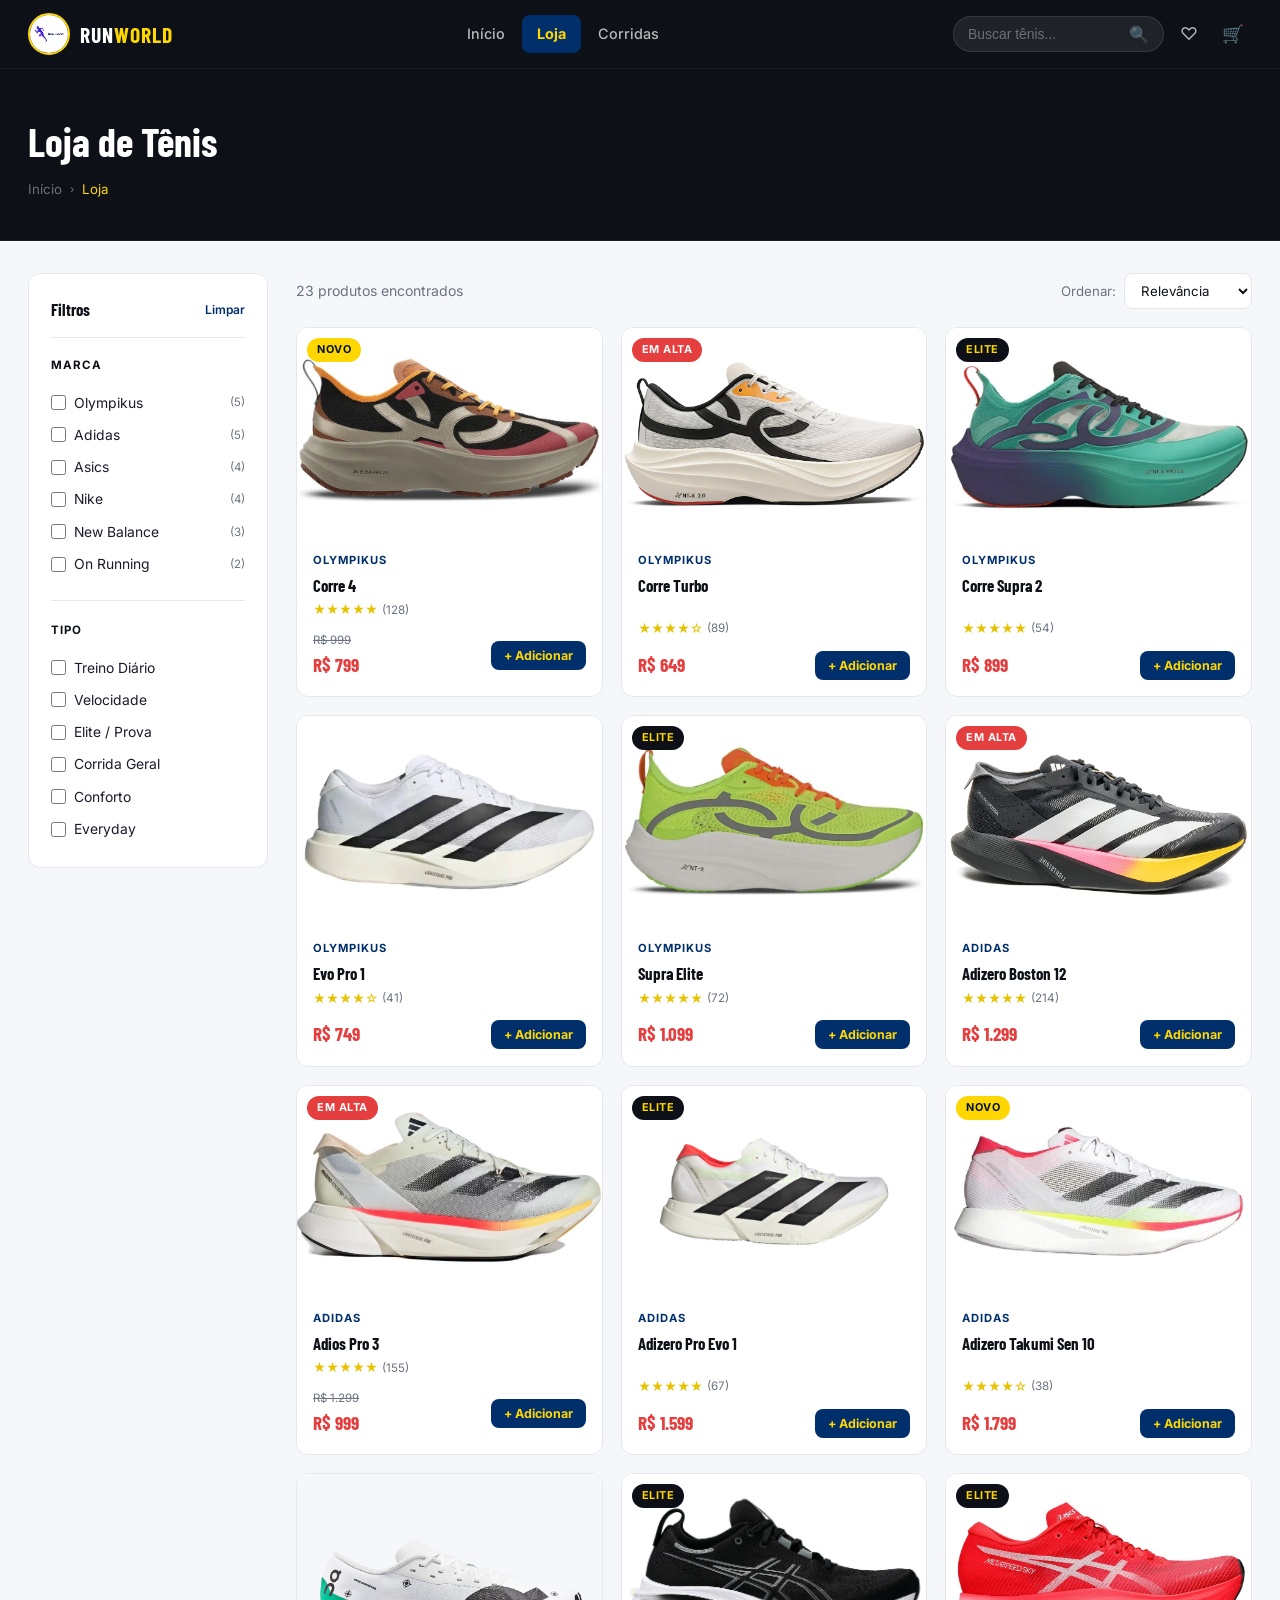
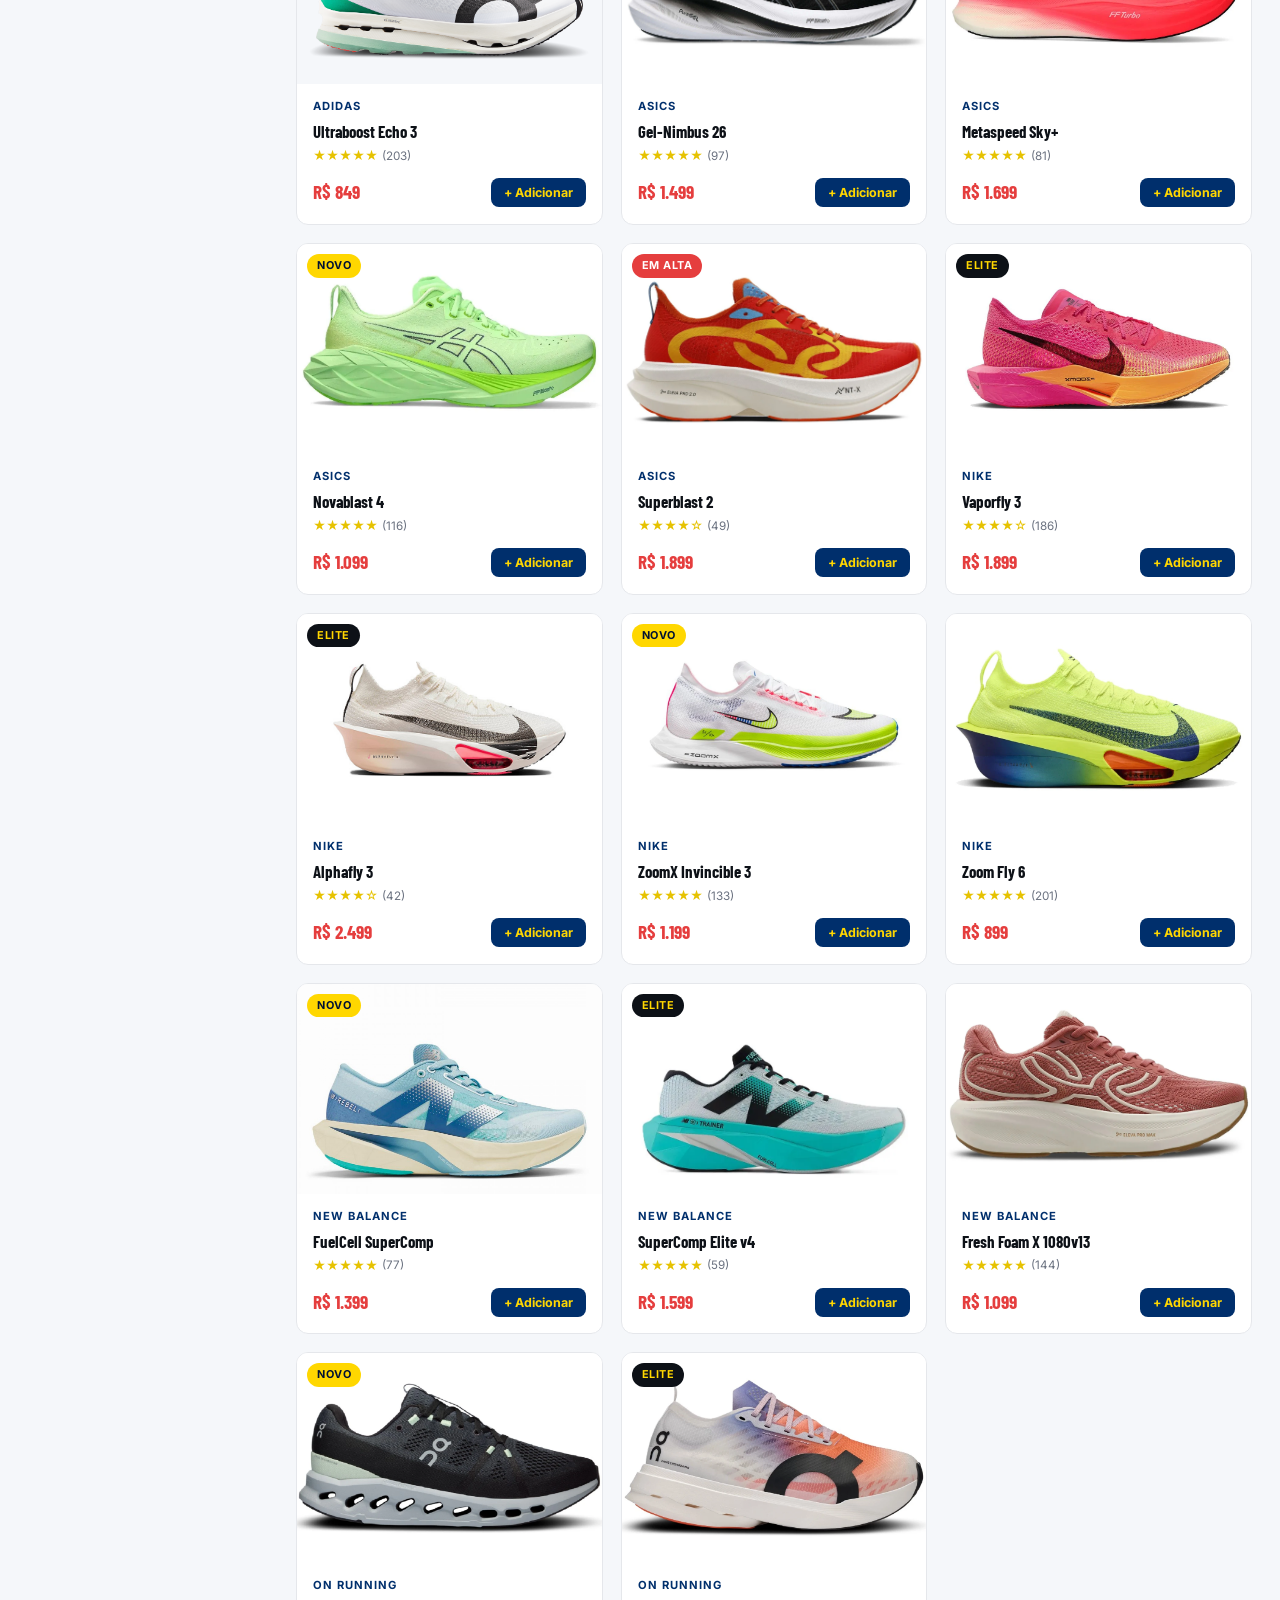
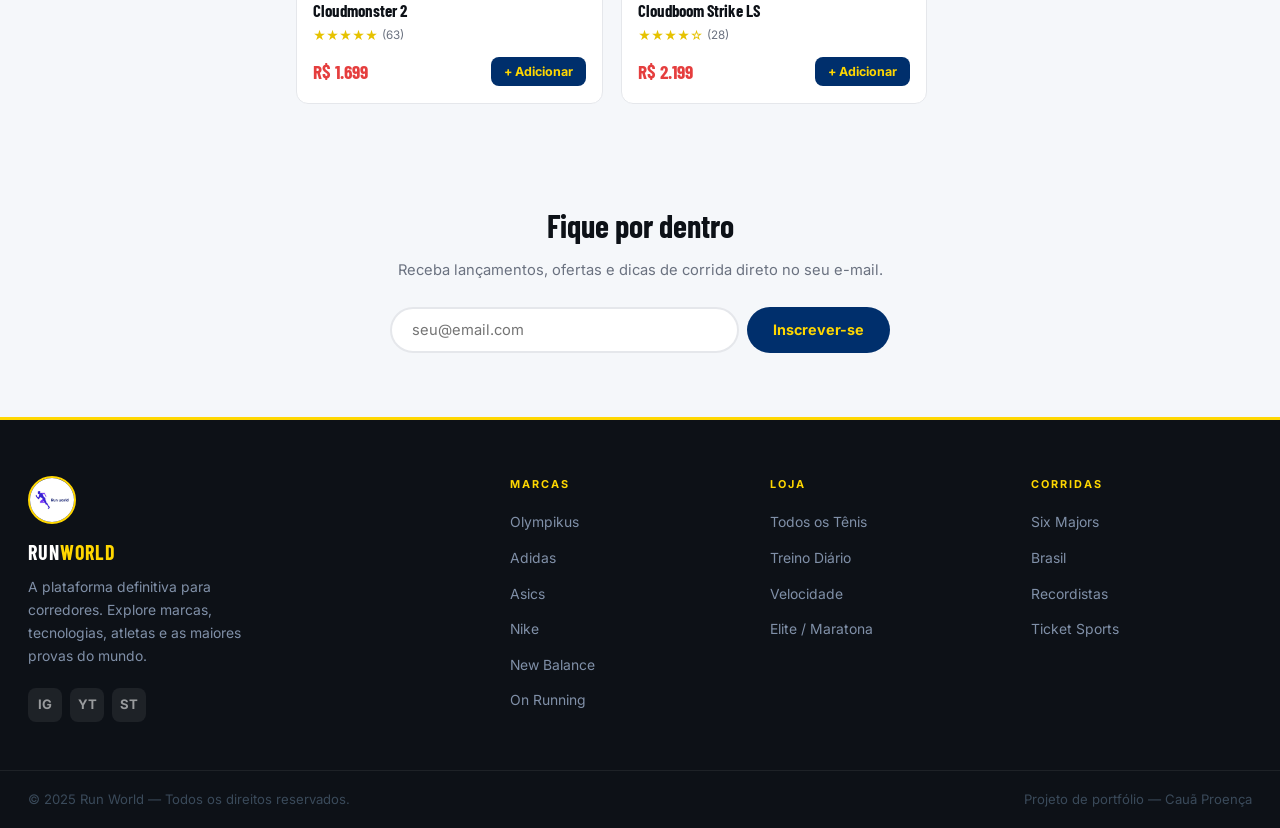
==== commit 8c702411: "feat:Site struture modification" ====
--- a/index.2.html
+++ b/index.2.html
@@ -1,274 +1,564 @@
 <!DOCTYPE html>
-<html lang="pt-br">
+<html lang="pt-BR">
 <head>
-    <meta charset="UTF-8">
-    <meta name="viewport" content="width=device-width, initial-scale=1.0">
-    <link rel="shortcut icon" href="IMG/icon.png">
-    <link rel="stylesheet" href="CSS/style.2.css">
-    <link href="https://fonts.googleapis.com/icon?family=Material+Icons" rel="stylesheet">
-    <title>Run World</title>
+  <meta charset="UTF-8">
+  <meta name="viewport" content="width=device-width, initial-scale=1.0">
+  <title>Run World — Loja</title>
+  <link rel="shortcut icon" href="IMG/icon.png">
+  <link rel="preconnect" href="https://fonts.googleapis.com">
+  <link rel="preconnect" href="https://fonts.gstatic.com" crossorigin>
+  <link href="https://fonts.googleapis.com/css2?family=Barlow+Condensed:wght@400;700&family=Inter:wght@400;500;600;700&display=swap" rel="stylesheet">
+  <link rel="stylesheet" href="CSS/style.css">
 </head>
 <body>
-    <header>  
-         <nav class="header-nav">
-            <ul>
-                <li><a href="index.html"><i class="material-icons" title="Home">home</i></a></li>
-                <li><a href="index.2.html"><i class="material-icons" title="Marcas">shop</i></a></li>
-                <li><a href="index.3.html"><i class="material-icons" title="Run">directions_run</i></a></li>
-            </ul>
-        </nav>
-        <div class="header-logo">
-            <a href="index.html"><img src="IMG/Logo.jpg" alt="logo" class="header-logo"></a>
+
+<header class="site-header">
+  <div class="header-inner">
+    <a href="index.html" class="header-logo">
+      <img src="IMG/Logo.jpg" alt="Run World">
+      <span class="logo-text">RUN<span>WORLD</span></span>
+    </a>
+    <nav class="header-nav">
+      <ul>
+        <li><a href="index.html">Início</a></li>
+        <li><a href="index.2.html" class="active">Loja</a></li>
+        <li><a href="index.3.html">Corridas</a></li>
+      </ul>
+    </nav>
+    <div class="header-actions">
+      <form class="header-search-form" action="#" onsubmit="return false">
+        <input type="text" placeholder="Buscar tênis..." aria-label="Buscar">
+        <button type="submit" aria-label="Buscar">&#128269;</button>
+      </form>
+      <a href="#" class="icon-btn" aria-label="Wishlist">&#9825;</a>
+      <a href="index.2.html" class="icon-btn" aria-label="Carrinho">
+        &#128722;
+        <span class="cart-count" style="display:none">0</span>
+      </a>
+      <button class="hamburger" aria-label="Menu">
+        <span></span><span></span><span></span>
+      </button>
+    </div>
+  </div>
+</header>
+
+<nav class="mobile-nav" aria-label="Navegação mobile">
+  <a href="index.html">&#127968; Início</a>
+  <a href="index.2.html" class="active">&#128722; Loja</a>
+  <a href="index.3.html">&#127939; Corridas</a>
+</nav>
+
+<main>
+
+  <div class="page-hero">
+    <div class="page-hero-inner">
+      <h1>Loja de Tênis</h1>
+      <nav class="breadcrumb" aria-label="Breadcrumb">
+        <a href="index.html">Início</a>
+        <span class="sep">›</span>
+        <span class="cur">Loja</span>
+      </nav>
+    </div>
+  </div>
+
+  <div class="shop-wrapper">
+
+    <aside class="filters-sidebar">
+      <div class="filters-header">
+        <span>Filtros</span>
+        <button class="btn-clear-filters">Limpar</button>
+      </div>
+
+      <div class="filter-group">
+        <div class="filter-group-title">Marca</div>
+        <label class="filter-opt"><input type="checkbox" class="filter-brand" value="olympikus"> <label>Olympikus</label><span class="cnt">(5)</span></label>
+        <label class="filter-opt"><input type="checkbox" class="filter-brand" value="adidas"> <label>Adidas</label><span class="cnt">(5)</span></label>
+        <label class="filter-opt"><input type="checkbox" class="filter-brand" value="asics"> <label>Asics</label><span class="cnt">(4)</span></label>
+        <label class="filter-opt"><input type="checkbox" class="filter-brand" value="nike"> <label>Nike</label><span class="cnt">(4)</span></label>
+        <label class="filter-opt"><input type="checkbox" class="filter-brand" value="newbalance"> <label>New Balance</label><span class="cnt">(3)</span></label>
+        <label class="filter-opt"><input type="checkbox" class="filter-brand" value="on"> <label>On Running</label><span class="cnt">(2)</span></label>
+      </div>
+
+      <div class="filter-group">
+        <div class="filter-group-title">Tipo</div>
+        <label class="filter-opt"><input type="checkbox" class="filter-type" value="treino"> <label>Treino Diário</label></label>
+        <label class="filter-opt"><input type="checkbox" class="filter-type" value="velocidade"> <label>Velocidade</label></label>
+        <label class="filter-opt"><input type="checkbox" class="filter-type" value="elite"> <label>Elite / Prova</label></label>
+        <label class="filter-opt"><input type="checkbox" class="filter-type" value="corrida"> <label>Corrida Geral</label></label>
+        <label class="filter-opt"><input type="checkbox" class="filter-type" value="conforto"> <label>Conforto</label></label>
+        <label class="filter-opt"><input type="checkbox" class="filter-type" value="everyday"> <label>Everyday</label></label>
+      </div>
+    </aside>
+
+    <div class="shop-main">
+      <div class="shop-bar">
+        <span class="shop-count">23 produtos encontrados</span>
+        <div class="sort-wrap">
+          <label for="sort-select">Ordenar:</label>
+          <select id="sort-select">
+            <option value="default">Relevância</option>
+            <option value="price-asc">Menor preço</option>
+            <option value="price-desc">Maior preço</option>
+          </select>
         </div>
-        <div class="header-search">
-            <form action="/search" method="GET">
-                <input type="text" name="q" placeholder="Pesquisar..." class="search-input">
-                <button type="submit" class="search-button">🔍</button>
-            </form>
-        </div>
-    </header>
-
-<!--------------- Main ---------------->
-<main>
-<!-------------- Marcas ------------->
-<div class="main-content">
-    <h1><i>Principais Marcas</i></h1>
-    <p>Nesta pagina você poderá ver as , principais marcas de tênis para corrida<br>
-      Também podera ver as diferenças entre de tênis com placa ou sem placa.</p>   
-    <div class="marcas-container">
-        <!-- Olimpikus -->
-        <div class="marca-card">
-            <div class="container-top">
-                <img src="IMG/olympikus_logo.jpg" alt="Olimpikus">
-                <div class="name">
-                    <h1><a href="https://www.olympikus.com.br" target="_blank">Olimpikus</a></h1>
-                    <p>A família Corre da Olimpikus é uma das linhas mais famosas do mercado, com ótimo custo-benefício.</p>
-                </div>
-            </div>
-            <div class="container-bottom">
-                <a href="https://www.googleadservices.com/pagead/aclk?sa=L&ai=DChcSEwixn-7t952MAxX3X0gAHfCFFwcYABAhGgJjZQ&co=1&gclid=Cj0KCQjwv_m-BhC4ARIsAIqNeBvNpmZvdYbdMGgNGB_-1q_9pVJMlyQxKSHdpLy4tLZASzAQhU1eU-waAmAgEALw_wcB&ohost=www.google.com&cid=CAESVeD2mnDFvOhYDI1ML8t1dyU6kE0KXiyk0dOr-6PLWMLh82Lq58OnjuDBqNalWCS4hIUTJ-G_xOsxzOCXvTppYUFK_cC6_hv8mVfXnooE5_AO1TEM9_c&sig=AOD64_2dh5vCCP6-2_fRTAFflO_lvvH1uA&ctype=5&q=&ved=2ahUKEwj03-nt952MAxXpL7kGHfl2AaMQww8oAnoECAkQDQ&adurl=" target="_blank"><img src="IMG/cORRE4.jpeg" alt="corre4"></a>
-                <a href="https://www.googleadservices.com/pagead/aclk?sa=L&ai=DChcSEwiO6aH5952MAxVXQUgAHXnLCk0YABAhGgJjZQ&co=1&gclid=Cj0KCQjwv_m-BhC4ARIsAIqNeBsrJZQO8PXBDgIhIXnb3cnawi9Vx-KrqZn0wmmMWYvErauOQMv3PCYaAkEREALw_wcB&ohost=www.google.com&cid=CAESVeD2L3On_i1UvFdoC67Aj3oa0pIvd9_8sXYMqjaRxvYsOYgBPSiBidrsziiKgfOdiys2SROusJQJe6ayJiH1wJ7eBY9LMGuNi-m-P262BJ-C7UHrfjc&sig=AOD64_27t_XkHVTmzLePsQpYVofZH0UoFw&ctype=5&q=&ved=2ahUKEwi7np35952MAxWwH7kGHZqfJLQQww8oAnoECAcQKg&adurl=" target="_blank"><img src="IMG/gra3.webp" alt="gra3"></a>
-                <a href="https://www.googleadservices.com/pagead/aclk?sa=L&ai=DChcSEwjX1puO-J2MAxVdRUgAHbCANS4YABAHGgJjZQ&co=1&gclid=Cj0KCQjwv_m-BhC4ARIsAIqNeBtPVOTDl15whslLHj33DtdBHMNBQ08tkJblMMESFwONEsGznJwiehQaAidSEALw_wcB&ohost=www.google.com&cid=CAESVeD2RJOXrGpKSP5Gnv8PI9jh7s_smgE6UADRc-6ZP5Jgm0pY3QB2cbB3uO5zZ5aSbG1D0anWcepoeU0VZi1jzr0b-kECFS_PYoORO7MOijxiJwHuwEs&sig=AOD64_1oFHw9VP4PUxVta81I27K3hAJ-Ng&ctype=5&q=&ved=2ahUKEwiG1paO-J2MAxVaIbkGHezYMWgQ9aACKAB6BAgJECI&adurl=" target="_blank"><img src="IMG/max.webp" alt="max"></a>
-                <a href="https://www.googleadservices.com/pagead/aclk?sa=L&ai=DChcSEwjX1puO-J2MAxVdRUgAHbCANS4YABAOGgJjZQ&co=1&gclid=Cj0KCQjwv_m-BhC4ARIsAIqNeBuBh1TJSfEYxyT6AVHG9_fl6L2_aTPoMUXxJFm2l0HhawHXiLD9w94aAoczEALw_wcB&ohost=www.google.com&cid=CAESVeD2RJOXrGpKSP5Gnv8PI9jh7s_smgE6UADRc-6ZP5Jgm0pY3QB2cbB3uO5zZ5aSbG1D0anWcepoeU0VZi1jzr0b-kECFS_PYoORO7MOijxiJwHuwEs&sig=AOD64_3TD5gr-J4LOC37BZGfNx3d2WC_gg&ctype=5&q=&ved=2ahUKEwiG1paO-J2MAxVaIbkGHezYMWgQ9aACKAB6BAgJEH4&adurl=" target="_blank"><img src="IMG/supra.webp" alt="Supra"></a>
-            </div>
-        </div>
-        <!-- Adidas -->
-        <div class="marca-card">
-            <div class="container-top">
-                <img src="IMG/adidas.png" alt="Adidas">
-                <div class="name">
-                    <h1><a href="https://www.adidas.com.br/running" target="_blank">Adidas</a></h1>
-                    <p>A Adidas, uma marca alemã, é referência na corrida de rua. Seus tênis são de alta qualidade.</p>
-                </div>
-            </div>
-            <div class="container-bottom">
-                <a href="https://www.googleadservices.com/pagead/aclk?sa=L&ai=DChcSEwjgnr_p-J2MAxWsQ0gAHbIvIXcYABASGgJjZQ&co=1&ase=2&gclid=Cj0KCQjwv_m-BhC4ARIsAIqNeBu8AaT-l1hTZSVo07hqQaubwglzb81hzKmQ8gpeQ2FAcR4lOmCvLL0aAkNpEALw_wcB&ohost=www.google.com&cid=CAESVeD2prlcWRYOSETPlcdqf3GWi8hhbXrzU0Z9qIndBU_VtBYl_IZr4SRogbZ9LtffKdlne7CVl3vugqbus2dBA2RLZVMKRHKipYu2Jv_gP2MiC3C_3EQ&sig=AOD64_3NlneSafsuRGtY1duSOu5B1FrQ7Q&ctype=5&q=&nis=4&ved=2ahUKEwjnyrrp-J2MAxUdGLkGHb_8BCcQww8oAnoECAkQDQ&adurl=" target="_blank"><img src="IMG/adios.jpeg" alt="ad"></a>
-                <a href="https://www.googleadservices.com/pagead/aclk?sa=L&ai=DChcSEwjo4uym-Z2MAxVTVEgAHWayMG0YABAGGgJjZQ&co=1&ase=2&gclid=Cj0KCQjwv_m-BhC4ARIsAIqNeBuk4ssTJdYf9E13LhiS-5w9naHHbNJ1fsqIUno4GIXxz3bghICAAc4aApbbEALw_wcB&ohost=www.google.com&cid=CAESVeD2YBZshEtKKykHKv4xzCDXFCqTRTUjNTIv2oq12KZB7m6TZx2ugzq_coeLoiaN6NcHBjzMJ3w5sbbUCWWvf_KThZ0kHkEcVr32b_DIlOzZ9tB8V_w&sig=AOD64_1Kno0aJYIM_sBkqGho8MH1hD9ImA&ctype=5&q=&nis=4&ved=2ahUKEwjoheim-Z2MAxU8LbkGHZGCErcQ5bgDKAB6BAgJEAk&adurl=" target="_blank"><img src="IMG/evopro1.jpg" alt="ad"></a>
-                <a href="https://www.googleadservices.com/pagead/aclk?sa=L&ai=DChcSEwiIxpG3-Z2MAxWYXkgAHVHMJvkYABAKGgJjZQ&co=1&ase=2&gclid=Cj0KCQjwv_m-BhC4ARIsAIqNeBsjFTFH8PIdJ7xsbHzWI8U1LeGeq1sy_SH2YwUX2prULisq25h-GjEaAjGBEALw_wcB&ohost=www.google.com&cid=CAESVeD2lwmAVVpf6l91tzQ3DVBusNVGfKZ9bXdssOZIdDOo463JXLIfQ-UdhvvWHIwOfFzHIXXN2JMN8QKPhE8Zt0z5EdwJOSoLXbAQFiKzgO6KA2wskCw&sig=AOD64_3Z0AyNrB3lG__EI5VZ31k2xpJp3w&ctype=5&q=&nis=4&ved=2ahUKEwjzqI23-Z2MAxVNPrkGHbq2Pf8Q9A4oAnoECAwQCQ&adurl=" target="_blank"><img src="IMG/Ultrabosst.jpeg" alt="ad"></a>
-                <a href="https://www.googleadservices.com/pagead/aclk?sa=L&ai=DChcSEwjx84rC-Z2MAxUERUgAHaf5L-gYABAOGgJjZQ&co=1&ase=2&gclid=Cj0KCQjwv_m-BhC4ARIsAIqNeBshoyAXlhl6V5dz_ATgCgp-WyEkINkSSaQ5tcMUMZwYG8e81QeL8c4aAu_LEALw_wcB&ohost=www.google.com&cid=CAESVeD2whbRfimhzoSg-GDBvwLe_KejPMMpNR3QE2X5f12zi4ZRJE77QfsGBQwz6UPPe53rmAmJe8q_7a9wQsUjVrOu0X_mvsY7JZg66NywyLvqrACr6lE&sig=AOD64_1srrfanZiKtfo1UyS4H7WAmlXtdw&ctype=5&q=&nis=4&ved=2ahUKEwj2wIbC-Z2MAxWkCLkGHbaiLJUQ9A4oAnoECBYQCg&adurl=" target="_blank"><img src="IMG/Adizero.avif" alt="ad"></a>
-            </div>
-        </div>
-
-        <!-- Asics -->
-        <div class="marca-card">
-            <div class="container-top">
-                <img src="IMG/asics.png" alt="Asics">
-                <div class="name">
-                    <h1><a href="https://www.asics.com" target="_blank">Asics</a></h1>
-                    <p>Desde 1949, a ASICS busca melhorar o bem-estar por meio do movimento. Seus tênis são sinônimo de conforto.</p>
-                </div>
-            </div>
-            <div class="container-bottom">
-                <a href="https://www.googleadservices.com/pagead/aclk?sa=L&ai=DChcSEwjKhue4-52MAxWvJUQIHapwLVIYABASGgJkeg&co=1&gclid=Cj0KCQjwv_m-BhC4ARIsAIqNeBvoOzWGbvHjhl4Dl4qeO280WMV5Fous5f-HroUjMTQn2R8E2Nyw54YaAtCGEALw_wcB&ohost=www.google.com&cid=CAESVeD29Iyc3I7DC2V5e9rju0N4xEd7gX_IX2sUSSbEl9kNN95jSII2DzMCvSyGjmiexworEsS_-8piCIn_yLZnIDHv9frx3MFu-_n1zxtj9UCQrnje7Hk&sig=AOD64_1-c_6wuzMiWCgE2unqT-GGlRWCeQ&ctype=5&q=&ved=2ahUKEwij9t24-52MAxVWCrkGHcJqOc4Qww8oAnoECAYQHw&adurl=" target="_blank"><img src="IMG/nimbus26.jpg" alt="as"></a>
-                <a href="https://www.googleadservices.com/pagead/aclk?sa=L&ai=DChcSEwiSioX--52MAxWXI0QIHdlSDVoYABAHGgJkeg&co=1&gclid=Cj0KCQjwv_m-BhC4ARIsAIqNeBsRJZoGhWAxamI8NoHG5M9KJAB-XWpkrJk4rwe1vStVSR1AnK_cW3saArqHEALw_wcB&ohost=www.google.com&cid=CAESVeD2lb95jUCRf6JHvZ6AH9g74UcySA_X4fjPDXsmCY5c456OG7JMEaxlQw-8GkrWBwEVLPMQwyhCC37Ro2oj66UI4WtbxKrB2KriDDu4fjvL0zYGRe8&sig=AOD64_2eXIbPTsuK2zD7DUbQlyWfDzUbRA&ctype=5&q=&ved=2ahUKEwivs_r9-52MAxX7LbkGHWHvMzYQ9aACKAB6BAhUEA4&adurl=" target="_blank"><img src="IMG/parisac.webp" alt="as"></a>
-                <a href="https://www.googleadservices.com/pagead/aclk?sa=L&ai=DChcSEwjmh9vS-52MAxUCWEgAHVfuGWsYABAGGgJjZQ&co=1&gclid=Cj0KCQjwv_m-BhC4ARIsAIqNeBujJH7Xwwdx7ka6l92qHm_AZA4Nxi0ezXsshpAr0zMaKXiGlZS_H68aAkmBEALw_wcB&ohost=www.google.com&cid=CAESVeD2VKQ0yG0f2E2sEuQA-fV4hVTqpBDyZBUYsRW0OdkypIeQZVSJhYDG61dZMSLzt5LVVBa6bxguWGIs78f5cpF2qxVipUNROEutuhVZY5dwGQNHqlY&sig=AOD64_1S-OadV1vqBxpRb2JcQ0GIqpjr9Q&ctype=5&q=&ved=2ahUKEwiT3tbS-52MAxXcDbkGHSExBrAQww8oAnoECAYQCw&adurl=" target="_blank"><img src="IMG/navoblast.webp" alt="as"></a>
-                <a href="https://www.googleadservices.com/pagead/aclk?sa=L&ai=DChcSEwibwYXe-52MAxX4IEQIHZ4LIycYABAUGgJkeg&co=1&gclid=Cj0KCQjwv_m-BhC4ARIsAIqNeBu0SerNu2cofB_LnnKzRJLPjkMeZWZblOgLyuF2simLB3SucZMDJOgaAkFlEALw_wcB&ohost=www.google.com&cid=CAESVeD2oNZYf21Q4F97zSt6OBkBAh5zpv3UUYwADFzkfOpE1yYCTrmh5CBOVJ-FqcbOlreAo6myC_OUilQmCU-Ne-0Y8wI-EIm-y0qWwqXZoFO74M5kM3c&sig=AOD64_1GSchvGBZYd-mqyr4jHGxJZYMFeA&ctype=5&q=&ved=2ahUKEwjvmfzd-52MAxWCJ7kGHXOoNIUQ9aACKAB6BAgJEEU&adurl=" target="_blank"><img src="IMG/metasspeed.webp" alt="as"></a>
-            </div>
-        </div>
-
-        <!-- Nike -->
-        <div class="marca-card">
-            <div class="container-top">
-                <img src="IMG/nk.jpg" alt="Nike">
-                <div class="name">
-                    <h1><a href="https://www.nike.com.br" target="_blank">Nike</a></h1> 
-                    <p>A Nike é uma marca americana referência em performance esportiva. Seus tênis são utilizados pelos melhores corredores do mundo.</p>
-                </div>
-            </div>
-            <div class="container-bottom">
-                <a href="https://www.googleadservices.com/pagead/aclk?sa=L&ai=DChcSEwjz3qbm_J2MAxUvL0QIHeyDI3AYABAKGgJkeg&co=1&gclid=Cj0KCQjwv_m-BhC4ARIsAIqNeBuCvwHv9-GFasr4Z_YruSzEanrMcncpXdQeTbWQWjkh57i-ZOjcvq0aAsWgEALw_wcB&ohost=www.google.com&cid=CAESVeD20lstVRYQzj88fj8XRaKGYw-8673C5scxYFybtY_TlMh4ozpqSn-TBEu3Y-vM-UsB5LWaNLJ4r9QxZtWLYOOYkhXyNVJSjcDpRTg2IMnLx40NnZ0&sig=AOD64_1J9M1m28t6rdhkmJRN45nxon_VdA&ctype=5&q=&ved=2ahUKEwj8opzm_J2MAxUCL7kGHX3pOL0Q9aACKAB6BAgIEB8&adurl=" target="_blank"><img src="IMG/zoom fly.avif" alt="nk"></a>
-                <a href="https://www.googleadservices.com/pagead/aclk?sa=L&ai=DChcSEwifs9f2_J2MAxU6JkQIHSDqI10YABAGGgJkeg&co=1&gclid=Cj0KCQjwv_m-BhC4ARIsAIqNeBuvqgeXYPR3-Xh3-IK0uhKCEMjbRvdO-g5gnMuJ3QQzINdNGdvA3HQaAmp7EALw_wcB&ohost=www.google.com&cid=CAESVeD2WLmCZoDudDVzgGRNrQAuifOdVbL9MQWSbSOOQPZtT5TiwJyBkb5zDyDOz2CZfD2MejKye_e9WdIKPOi2VuobZHxJ1KUbE5GVeD6pQ6WPN5qzpiA&sig=AOD64_20PKmi2zhMihhOBGNsn_ed7-9j_g&ctype=5&q=&ved=2ahUKEwirgc32_J2MAxXMHrkGHY8RI5wQ9A4oAnoECAUQQg&adurl=" target="_blank"><img src="IMG/vaporfly.webp" alt="nk"></a>
-                <a href="https://www.nike.com.br/tenis-nike-air-zoom-alphafly-next-25-2-feminino-024042.html?cor=ID" target="_blank"><img src="IMG/Nextalpha.webp" alt="nk"></a>
-                <a href="https://www.nike.com.br/tenis-nike-zoomx-streakfly-014307.html?cor=0L" target="_blank"><img src="IMG/zoomx.webp" alt="nk"></a>
-            </div>
-        </div>
-    </div>
-</div>
-
-
-
-<!------- Carossel ------->
-      <div class="lancamento">
-        <h1><i>Lançamentos</i></h1>
-        <div class="carousel">
-             <div class="slides">
-                <!--Slide 1-->
-                <div class="slide">
-                    <a href="https://www.olympikus.com.br/tenis-olympikus-corre-4-strava-43721379-3-021/p" target="_blank"><img src="IMG/correstrava.webp" alt="correstrava"></a>
-                     <div class="info">
-                        <h3><a href="https://www.olympikus.com.br/tenis-olympikus-corre-4-strava-43721379-3-021/p" target="_blank">Olimpikus Corre Strava 4</a></h3>
-                        <p>Um desafio no Strava que tem como objetivo engajar </br>a comunidade a correr 50.000 Km pra desbloquear </br>o lançamento Corre Strava. Participar do Desafio.</p>
-                     </div>
-                </div>    
-                <!--Slide 2--> 
-                <div class="slide">
-                    <a href="https://www.googleadservices.com/pagead/aclk?sa=L&ai=DChcSEwjMisKXn7aKAxXIQUgAHdvZICsYABABGgJjZQ&ae=2&aspm=1&co=1&ase=2&gclid=CjwKCAiAyJS7BhBiEiwAyS9uNc_JcsyF8nhDHlQlRi6ovL8oaE613r3Aik7MjThcV7MZWcIC-kWcXRoCzaQQAvD_BwE&ohost=www.google.com&cid=CAESVeD2Hl-DI1M19xEfmkMYioZSXqd45cIyTTtfvW6DVSD15AGdinBevaVaCPyMmt92Lk7J3urf97oUlT5TVTI7JbtxyJukHfl5w4vGbCQq4Ko3L--JBls&sig=AOD64_1CutxlzM9BvNQa6BMp0djEJ0nYTw&q&nis=4&adurl&ved=2ahUKEwitk7uXn7aKAxXCH7kGHfpyJCIQ0Qx6BAgKEAE" target="_blank"><img src="IMG/Nextalpha.webp" alt="nextalpa"></a>
-                    <div class="info">
-                        <h3><a href="https://www.googleadservices.com/pagead/aclk?sa=L&ai=DChcSEwjMisKXn7aKAxXIQUgAHdvZICsYABABGgJjZQ&ae=2&aspm=1&co=1&ase=2&gclid=CjwKCAiAyJS7BhBiEiwAyS9uNc_JcsyF8nhDHlQlRi6ovL8oaE613r3Aik7MjThcV7MZWcIC-kWcXRoCzaQQAvD_BwE&ohost=www.google.com&cid=CAESVeD2Hl-DI1M19xEfmkMYioZSXqd45cIyTTtfvW6DVSD15AGdinBevaVaCPyMmt92Lk7J3urf97oUlT5TVTI7JbtxyJukHfl5w4vGbCQq4Ko3L--JBls&sig=AOD64_1CutxlzM9BvNQa6BMp0djEJ0nYTw&q&nis=4&adurl&ved=2ahUKEwitk7uXn7aKAxXCH7kGHfpyJCIQ0Qx6BAgKEAE" target="_blank">Nike Air Zoom Alphafly Next%</a></h3>
-                        <p>O Nike Air Zoom Alphafly Next% é um tênis de corrida que combina leveza</br> velocidade e amortecimento. Ele é ideal para corredores que buscam alto desempenho,</br>como maratonistas</p>
-                    </div>
-                </div>
-                <!-- Slide 3-->
-                 <div class="slide">
-                    <a href="https://www.googleadservices.com/pagead/aclk?sa=L&ai=DChcSEwi9tePso9eLAxWFZ0gAHVxgDsYYABAPGgJjZQ&ae=2&aspm=1&co=1&ase=5&gclid=CjwKCAiAiOa9BhBqEiwABCdG82k6m1T-Kbd668pg9dH-PgqHbWTfBv9cf1NjNw-WU2P_IbW_kQkJARoC6aEQAvD_BwE&ohost=www.google.com&cid=CAESVuD2IPJj75Rrc2-epQj79fiX3OQMkx7UD5JUtrZPtual_ph9fcf9W-szcchDtt6gU2Rb2U2j0NuMhPK-xb-GcxhdAq5VWZVdMSx1Q9xhsTdO9tJMIWP2&sig=AOD64_0DlqGvCGNzpQPetizqD_myfco7mw&ctype=5&q=&ved=2ahUKEwjg3N7so9eLAxV6l5UCHcv-Cr4Q9aACKAB6BAgFECI&adurl=" target="_blank"><img src="IMG/alphapremium.webp" alt="alphapremium"></a>
-                       <div class="info">
-                           <h3><a href="https://www.googleadservices.com/pagead/aclk?sa=L&ai=DChcSEwi9tePso9eLAxWFZ0gAHVxgDsYYABAPGgJjZQ&ae=2&aspm=1&co=1&ase=5&gclid=CjwKCAiAiOa9BhBqEiwABCdG82k6m1T-Kbd668pg9dH-PgqHbWTfBv9cf1NjNw-WU2P_IbW_kQkJARoC6aEQAvD_BwE&ohost=www.google.com&cid=CAESVuD2IPJj75Rrc2-epQj79fiX3OQMkx7UD5JUtrZPtual_ph9fcf9W-szcchDtt6gU2Rb2U2j0NuMhPK-xb-GcxhdAq5VWZVdMSx1Q9xhsTdO9tJMIWP2&sig=AOD64_0DlqGvCGNzpQPetizqD_myfco7mw&ctype=5&q=&ved=2ahUKEwjg3N7so9eLAxV6l5UCHcv-Cr4Q9aACKAB6BAgFECI&adurl=" target="_blank">Nike Air zoom Alphafly 3 Premium</a></h3>
-                           <p>O Alphafly 3 Premium ajuda você a ir além do que você pensava ser possível.</br> Três tecnologias inovadoras impulsionam a sua corrida.</p>
-                       </div>
-                  </div>
-                  <!-- Slide 5-->    
-                   <div class="slide">
-                    <a href="https://www.googleadservices.com/pagead/aclk?sa=L&ai=DChcSEwjgg-vEqdeLAxWnRUgAHbmjLwYYABAYGgJjZQ&ae=2&aspm=1&co=1&ase=5&gclid=CjwKCAiAiOa9BhBqEiwABCdG8-wsrO8fhnM41gsjHLUnW7DU_wDrtEVDBvf8bSyZCCKeMyRkQZH-VhoCP84QAvD_BwE&ohost=www.google.com&cid=CAESVuD2i823rdGmQ20KdTWiRfpYQ3qvJsNAMY_ZQtdcwjy3EEFdRbSVPfmIHtJqQUr9UQ9N6gnRznoeqSA8u-n0CPIvvvTBMH6spYJXRBUNKE53qHE1y1Cp&sig=AOD64_3qKrLHYoTkit0o7689xmIYEdEnfA&ctype=5&q=&ved=2ahUKEwiZh-fEqdeLAxUPrZUCHZpdKJoQ9aACKAB6BAgGEBI&adurl="><img src="IMG/grasupersonico.webp" alt="gra"></a>
-                    <div class="info">
-                        <h3><a href="https://www.googleadservices.com/pagead/aclk?sa=L&ai=DChcSEwjgg-vEqdeLAxWnRUgAHbmjLwYYABAYGgJjZQ&ae=2&aspm=1&co=1&ase=5&gclid=CjwKCAiAiOa9BhBqEiwABCdG8-wsrO8fhnM41gsjHLUnW7DU_wDrtEVDBvf8bSyZCCKeMyRkQZH-VhoCP84QAvD_BwE&ohost=www.google.com&cid=CAESVuD2i823rdGmQ20KdTWiRfpYQ3qvJsNAMY_ZQtdcwjy3EEFdRbSVPfmIHtJqQUr9UQ9N6gnRznoeqSA8u-n0CPIvvvTBMH6spYJXRBUNKE53qHE1y1Cp&sig=AOD64_3qKrLHYoTkit0o7689xmIYEdEnfA&ctype=5&q=&ved=2ahUKEwiZh-fEqdeLAxUPrZUCHZpdKJoQ9aACKAB6BAgGEBI&adurl="></a>Olympikus Corre Grafeno 3 Supersonico</h3>
-                        <p>Nova Olympikus corre grafeno 3 supersônico , em uma nova cor e Supersônico.</p>
-                    </div>
-                </div>
-                 <!-- Slide 6-->
-                   <div class="slide">
-                      <a href="https://www.olympikus.com.br/tenis-corre-max"><img src="IMG/maxsuper.webp" alt="max"></a>
-                       <div class="info">
-                          <h3><a href="https://www.olympikus.com.br/tenis-corre-max">Olympikus Corre Max Supersônico</a></h3>
-                          <p>Uma Inovasão olympikus para um maximo de conforto ao correr e agora na versão supersônico.</p>
-                       </div>
-                   </div>
-                   <!-- Slide 7-->
-                    <div class="slide">
-                        <a href="https://www.adidas.com.br/tenis-adizero-takumi-sen-10/IH5712.html"><img src="IMG/TenisAdizeroTakumiSen10.avif" alt="ad"></a>
-                        <div class="info">
-                            <h3><a href="https://www.adidas.com.br/tenis-adizero-takumi-sen-10/IH5712.html"></a>Adizero Takumi Sen 10</h3>
-                            <p>Tênis de alta performance para corridas rápidas.</br> Alcance sua melhor marca nos 10 km com o nosso novo tênis de corrida Adizero.</p>
-                        </div>
-                    </div>
-                    <!-- Slide 8-->
-                     <div class="slide">
-                       <a href="https://www.adidas.com.br/tenis-adizero-adios-pro-4/JR6368.html" target="_blank"><img src="IMG/adios.4.png" alt="ad"></a>
-                       <div class="info">
-                          <h3><a href="https://www.adidas.com.br/tenis-adizero-adios-pro-4/JR6368.html" target="_blank">Adidas Adios Pro 4</a></h3>
-                          <p>Com a tecnologia no adios pro 4 a ENERGY RODS 2.0.</br> Hastes de carbono para mais rigidez e transição suave do calcanhar à ponta do pé.</p>
-                       </div>
-                     </div>
-                     <!-- Slide 9-->
-                    <div class="slide">
-                        <a href="https://www.olympikus.com.br/novo_corre_turbo" target="_blank"><img src="IMG/corre_turbo.webp" alt="ol"></a>
-                      <div class="info">
-                        <h3><a href="https://www.olympikus.com.br/novo_corre_turbo" target="_blank">Olympikus Corre Turbo</a></h3>
-                        <p>O corre turbo é pra quando a corrida deixa de ser passatempo e vira coisa seria.</p>
-                      </div>
-                    </div>
-                    <!--Slide 10-->
-                    <div class="slide">
-                      <a href="https://www.olympikus.com.br/corre_supra_2" target="_blank"><img src="IMG/corre_supra2.webp" alt="ol"></a>
-                    <div class="info">
-                       <h3><a href="https://www.olympikus.com.br/corre_supra_2">Olympikus Corre Supra 2</a></h3>
-                         <p>Corre Supra 2 é a escolha ideal para quem não tem medo de chegar ao limite e ir além.</p>
-                    </div>
-                </div>
-                </div>
-             </div>
-        </div>
-      </div>
-    <!-------- News -------->
-    <h1>Tênis Sem ou Com Placa?</h1>
-      <div class="news">
-        <div class="card">
-        <a href="https://www.olympikus.com.br/tenis-olympikus-corre-4-strava-43721379-3-021/p" target="_blank"><img src="IMG/cORRE4.jpeg" alt="Tênis sem placa"></a>
-            <h2>Tênis Sem Placa</h2>
-            <p>O tênis sem placa oferece uma sensação mais natural, indicado para treinos diários e maior controle da passada.</p>
-            <p>Olympikus Corre 4</p>
-        </div>
-
-        <div class="card">
-            <a href="https://www.nike.com.br/tenis-nike-air-zoom-alphafly-3-masculino-028312.html?cor=0" target="_blank"><img src="IMG/alphafly.webp" alt="Tênis com placa"></a>
-            <h2>Tênis Com Placa</h2>
-            <p>Com placa de carbono, esse modelo proporciona maior retorno de energia, ajudando na performance e redução de fadiga.</p>  
-             <p>Nike Air Zoom Alphafly</p>
-        </div>
-    </div>
-        
-    <!-------- Placas Usadas em Tênis -------->
-<h1>Placas Usadas em Tênis de Corrida</h1>
-<div class="news">
-    <div class="card">
-        <a href="https://www.nike.com.br/tenis-nike-air-zoom-alphafly-3-premium-masculino-056348.html?srsltid=AfmBOoplT8m86_LFSqCCEdvMLxK9T_17xREWauCr22f56RfdJpTW4uUY" target="_blank"><img src="IMG/alphapremium.webp"alt="Placa de Fibra de Carbono"></a>
-        <h2>Fibra de Carbono</h2>
-        <p>Oferece grande propulsão e melhora a eficiência da corrida, sendo usada em modelos de alto desempenho.</p>
-        <p>Nike Air Zoom Alphafly</p>
-    </div>
-
-    <div class="card">
-        <a href="" target="_blank"><img src="IMG/Adizero.avif" alt="Placa de Nylon"></a>
-        <h2>Nylon</h2>
-        <p>Menos rígida que a de carbono, proporciona retorno de energia moderado e maior conforto.</p>
-        <P>Adizero Drive RC</P>
-    </div>
-
-    <div class="card">
-        <a href="https://www.on.com/pt-br/products/cloudboom-strike-3me3048/mens/white-black-shoes-3ME30480462?utm_source_platform=Google%20Ads&utm_source=google&utm_medium=cpc&utm_campaign=%5Bn%3AShopping%5D%5Bm%3ABR%5D%5Bl%3AEN%5D%5Bi%3ABrand%5D%5Bs%3AShoes%5D%5Bv%3APR%5D&gad_source=1&gclid=Cj0KCQjwqcO_BhDaARIsACz62vPEhXfkJGgE5bhwRkKRpBfTIONqlhsd1ujfYY_PJpHPjXro0MzxKAgaAkJXEALw_wcB" target="_blank"><img src="IMG/echo3.webp" alt="Placa de Pebax"></a>
-        <h2>Pebax</h2>
-        <p>Material leve e resistente, utilizado para maximizar a responsividade do tênis.</p>
-        <p>On Cloudboom Echo 3</p>
-    </div>
-
-    <div class="card">
-        <a href="https://www.newbalance.com.br/Esportes/Corrida/Fuelcell" target="_blank"><img src="IMG/newfuelcell.jpg" alt="Placa de TPU"></a>
-        <h2>TPU</h2>
-        <p>Oferece boa estabilidade e durabilidade, sendo mais flexível que as demais placas.</p>
-        <p>NB Fuelcell Rebel V4</p>
-    </div>
-</div>
-</section>
+      </div>
+
+      <div class="shop-grid">
+
+        <article class="product-card fade-up" data-brand="olympikus" data-price="799" data-type="velocidade">
+          <div class="card-img-wrap">
+            <img src="IMG/cORRE4.jpeg" alt="Olympikus Corre 4" loading="lazy">
+            <span class="card-badge badge-new">NOVO</span>
+            <button class="wishlist-btn" aria-label="Favoritar">&#9825;</button>
+          </div>
+          <div class="card-body">
+            <div class="card-brand">Olympikus</div>
+            <div class="card-name">Corre 4</div>
+            <div class="card-rating">&#9733;&#9733;&#9733;&#9733;&#9733; <span>(128)</span></div>
+            <div class="card-footer">
+              <div class="card-price"><span class="old-price">R$ 999</span>R$ 799</div>
+              <button class="btn-add">+ Adicionar</button>
+            </div>
+          </div>
+        </article>
+
+        <article class="product-card fade-up" data-brand="olympikus" data-price="649" data-type="treino">
+          <div class="card-img-wrap">
+            <img src="IMG/corre_turbo.webp" alt="Olympikus Corre Turbo" loading="lazy">
+            <span class="card-badge badge-hot">EM ALTA</span>
+            <button class="wishlist-btn" aria-label="Favoritar">&#9825;</button>
+          </div>
+          <div class="card-body">
+            <div class="card-brand">Olympikus</div>
+            <div class="card-name">Corre Turbo</div>
+            <div class="card-rating">&#9733;&#9733;&#9733;&#9733;&#9734; <span>(89)</span></div>
+            <div class="card-footer">
+              <div class="card-price">R$ 649</div>
+              <button class="btn-add">+ Adicionar</button>
+            </div>
+          </div>
+        </article>
+
+        <article class="product-card fade-up" data-brand="olympikus" data-price="899" data-type="velocidade">
+          <div class="card-img-wrap">
+            <img src="IMG/corre_supra2.webp" alt="Olympikus Corre Supra 2" loading="lazy">
+            <span class="card-badge badge-elite">ELITE</span>
+            <button class="wishlist-btn" aria-label="Favoritar">&#9825;</button>
+          </div>
+          <div class="card-body">
+            <div class="card-brand">Olympikus</div>
+            <div class="card-name">Corre Supra 2</div>
+            <div class="card-rating">&#9733;&#9733;&#9733;&#9733;&#9733; <span>(54)</span></div>
+            <div class="card-footer">
+              <div class="card-price">R$ 899</div>
+              <button class="btn-add">+ Adicionar</button>
+            </div>
+          </div>
+        </article>
+
+        <article class="product-card fade-up" data-brand="olympikus" data-price="749" data-type="treino">
+          <div class="card-img-wrap">
+            <img src="IMG/evopro1.jpg" alt="Olympikus Evo Pro 1" loading="lazy">
+            <button class="wishlist-btn" aria-label="Favoritar">&#9825;</button>
+          </div>
+          <div class="card-body">
+            <div class="card-brand">Olympikus</div>
+            <div class="card-name">Evo Pro 1</div>
+            <div class="card-rating">&#9733;&#9733;&#9733;&#9733;&#9734; <span>(41)</span></div>
+            <div class="card-footer">
+              <div class="card-price">R$ 749</div>
+              <button class="btn-add">+ Adicionar</button>
+            </div>
+          </div>
+        </article>
+
+        <article class="product-card fade-up" data-brand="olympikus" data-price="1099" data-type="elite">
+          <div class="card-img-wrap">
+            <img src="IMG/supra.webp" alt="Olympikus Supra Elite" loading="lazy">
+            <span class="card-badge badge-elite">ELITE</span>
+            <button class="wishlist-btn" aria-label="Favoritar">&#9825;</button>
+          </div>
+          <div class="card-body">
+            <div class="card-brand">Olympikus</div>
+            <div class="card-name">Supra Elite</div>
+            <div class="card-rating">&#9733;&#9733;&#9733;&#9733;&#9733; <span>(72)</span></div>
+            <div class="card-footer">
+              <div class="card-price">R$ 1.099</div>
+              <button class="btn-add">+ Adicionar</button>
+            </div>
+          </div>
+        </article>
+
+        <article class="product-card fade-up" data-brand="adidas" data-price="1299" data-type="velocidade">
+          <div class="card-img-wrap">
+            <img src="IMG/Adizero.avif" alt="Adidas Adizero Boston 12" loading="lazy">
+            <span class="card-badge badge-hot">EM ALTA</span>
+            <button class="wishlist-btn" aria-label="Favoritar">&#9825;</button>
+          </div>
+          <div class="card-body">
+            <div class="card-brand">Adidas</div>
+            <div class="card-name">Adizero Boston 12</div>
+            <div class="card-rating">&#9733;&#9733;&#9733;&#9733;&#9733; <span>(214)</span></div>
+            <div class="card-footer">
+              <div class="card-price">R$ 1.299</div>
+              <button class="btn-add">+ Adicionar</button>
+            </div>
+          </div>
+        </article>
+
+        <article class="product-card fade-up" data-brand="adidas" data-price="999" data-type="treino">
+          <div class="card-img-wrap">
+            <img src="IMG/adios.jpeg" alt="Adidas Adios Pro 3" loading="lazy">
+            <span class="card-badge badge-hot">EM ALTA</span>
+            <button class="wishlist-btn" aria-label="Favoritar">&#9825;</button>
+          </div>
+          <div class="card-body">
+            <div class="card-brand">Adidas</div>
+            <div class="card-name">Adios Pro 3</div>
+            <div class="card-rating">&#9733;&#9733;&#9733;&#9733;&#9733; <span>(155)</span></div>
+            <div class="card-footer">
+              <div class="card-price"><span class="old-price">R$ 1.299</span>R$ 999</div>
+              <button class="btn-add">+ Adicionar</button>
+            </div>
+          </div>
+        </article>
+
+        <article class="product-card fade-up" data-brand="adidas" data-price="1599" data-type="elite">
+          <div class="card-img-wrap">
+            <img src="IMG/adios.4.png" alt="Adidas Adizero Adios Pro Evo 1" loading="lazy">
+            <span class="card-badge badge-elite">ELITE</span>
+            <button class="wishlist-btn" aria-label="Favoritar">&#9825;</button>
+          </div>
+          <div class="card-body">
+            <div class="card-brand">Adidas</div>
+            <div class="card-name">Adizero Pro Evo 1</div>
+            <div class="card-rating">&#9733;&#9733;&#9733;&#9733;&#9733; <span>(67)</span></div>
+            <div class="card-footer">
+              <div class="card-price">R$ 1.599</div>
+              <button class="btn-add">+ Adicionar</button>
+            </div>
+          </div>
+        </article>
+
+        <article class="product-card fade-up" data-brand="adidas" data-price="1799" data-type="elite">
+          <div class="card-img-wrap">
+            <img src="IMG/TenisAdizeroTakumiSen10.avif" alt="Adidas Adizero Takumi Sen 10" loading="lazy">
+            <span class="card-badge badge-new">NOVO</span>
+            <button class="wishlist-btn" aria-label="Favoritar">&#9825;</button>
+          </div>
+          <div class="card-body">
+            <div class="card-brand">Adidas</div>
+            <div class="card-name">Adizero Takumi Sen 10</div>
+            <div class="card-rating">&#9733;&#9733;&#9733;&#9733;&#9734; <span>(38)</span></div>
+            <div class="card-footer">
+              <div class="card-price">R$ 1.799</div>
+              <button class="btn-add">+ Adicionar</button>
+            </div>
+          </div>
+        </article>
+
+        <article class="product-card fade-up" data-brand="adidas" data-price="849" data-type="everyday">
+          <div class="card-img-wrap">
+            <img src="IMG/echo3.webp" alt="Adidas Ultraboost Echo 3" loading="lazy">
+            <button class="wishlist-btn" aria-label="Favoritar">&#9825;</button>
+          </div>
+          <div class="card-body">
+            <div class="card-brand">Adidas</div>
+            <div class="card-name">Ultraboost Echo 3</div>
+            <div class="card-rating">&#9733;&#9733;&#9733;&#9733;&#9733; <span>(203)</span></div>
+            <div class="card-footer">
+              <div class="card-price">R$ 849</div>
+              <button class="btn-add">+ Adicionar</button>
+            </div>
+          </div>
+        </article>
+
+        <article class="product-card fade-up" data-brand="asics" data-price="1499" data-type="conforto">
+          <div class="card-img-wrap">
+            <img src="IMG/nimbus26.jpg" alt="Asics Gel-Nimbus 26" loading="lazy">
+            <span class="card-badge badge-elite">ELITE</span>
+            <button class="wishlist-btn" aria-label="Favoritar">&#9825;</button>
+          </div>
+          <div class="card-body">
+            <div class="card-brand">Asics</div>
+            <div class="card-name">Gel-Nimbus 26</div>
+            <div class="card-rating">&#9733;&#9733;&#9733;&#9733;&#9733; <span>(97)</span></div>
+            <div class="card-footer">
+              <div class="card-price">R$ 1.499</div>
+              <button class="btn-add">+ Adicionar</button>
+            </div>
+          </div>
+        </article>
+
+        <article class="product-card fade-up" data-brand="asics" data-price="1699" data-type="elite">
+          <div class="card-img-wrap">
+            <img src="IMG/metasspeed.webp" alt="Asics Metaspeed Sky+" loading="lazy">
+            <span class="card-badge badge-elite">ELITE</span>
+            <button class="wishlist-btn" aria-label="Favoritar">&#9825;</button>
+          </div>
+          <div class="card-body">
+            <div class="card-brand">Asics</div>
+            <div class="card-name">Metaspeed Sky+</div>
+            <div class="card-rating">&#9733;&#9733;&#9733;&#9733;&#9733; <span>(81)</span></div>
+            <div class="card-footer">
+              <div class="card-price">R$ 1.699</div>
+              <button class="btn-add">+ Adicionar</button>
+            </div>
+          </div>
+        </article>
+
+        <article class="product-card fade-up" data-brand="asics" data-price="1099" data-type="treino">
+          <div class="card-img-wrap">
+            <img src="IMG/navoblast.webp" alt="Asics Novablast 4" loading="lazy">
+            <span class="card-badge badge-new">NOVO</span>
+            <button class="wishlist-btn" aria-label="Favoritar">&#9825;</button>
+          </div>
+          <div class="card-body">
+            <div class="card-brand">Asics</div>
+            <div class="card-name">Novablast 4</div>
+            <div class="card-rating">&#9733;&#9733;&#9733;&#9733;&#9733; <span>(116)</span></div>
+            <div class="card-footer">
+              <div class="card-price">R$ 1.099</div>
+              <button class="btn-add">+ Adicionar</button>
+            </div>
+          </div>
+        </article>
+
+        <article class="product-card fade-up" data-brand="asics" data-price="1899" data-type="elite">
+          <div class="card-img-wrap">
+            <img src="IMG/grasupersonico.webp" alt="Asics Superblast 2" loading="lazy">
+            <span class="card-badge badge-hot">EM ALTA</span>
+            <button class="wishlist-btn" aria-label="Favoritar">&#9825;</button>
+          </div>
+          <div class="card-body">
+            <div class="card-brand">Asics</div>
+            <div class="card-name">Superblast 2</div>
+            <div class="card-rating">&#9733;&#9733;&#9733;&#9733;&#9734; <span>(49)</span></div>
+            <div class="card-footer">
+              <div class="card-price">R$ 1.899</div>
+              <button class="btn-add">+ Adicionar</button>
+            </div>
+          </div>
+        </article>
+
+        <article class="product-card fade-up" data-brand="nike" data-price="1899" data-type="elite">
+          <div class="card-img-wrap">
+            <img src="IMG/vaporfly.webp" alt="Nike Vaporfly 3" loading="lazy">
+            <span class="card-badge badge-elite">ELITE</span>
+            <button class="wishlist-btn" aria-label="Favoritar">&#9825;</button>
+          </div>
+          <div class="card-body">
+            <div class="card-brand">Nike</div>
+            <div class="card-name">Vaporfly 3</div>
+            <div class="card-rating">&#9733;&#9733;&#9733;&#9733;&#9734; <span>(186)</span></div>
+            <div class="card-footer">
+              <div class="card-price">R$ 1.899</div>
+              <button class="btn-add">+ Adicionar</button>
+            </div>
+          </div>
+        </article>
+
+        <article class="product-card fade-up" data-brand="nike" data-price="2499" data-type="elite">
+          <div class="card-img-wrap">
+            <img src="IMG/alphafly.webp" alt="Nike Alphafly 3" loading="lazy">
+            <span class="card-badge badge-elite">ELITE</span>
+            <button class="wishlist-btn" aria-label="Favoritar">&#9825;</button>
+          </div>
+          <div class="card-body">
+            <div class="card-brand">Nike</div>
+            <div class="card-name">Alphafly 3</div>
+            <div class="card-rating">&#9733;&#9733;&#9733;&#9733;&#9734; <span>(42)</span></div>
+            <div class="card-footer">
+              <div class="card-price">R$ 2.499</div>
+              <button class="btn-add">+ Adicionar</button>
+            </div>
+          </div>
+        </article>
+
+        <article class="product-card fade-up" data-brand="nike" data-price="1199" data-type="corrida">
+          <div class="card-img-wrap">
+            <img src="IMG/zoomx.webp" alt="Nike ZoomX Invincible 3" loading="lazy">
+            <span class="card-badge badge-new">NOVO</span>
+            <button class="wishlist-btn" aria-label="Favoritar">&#9825;</button>
+          </div>
+          <div class="card-body">
+            <div class="card-brand">Nike</div>
+            <div class="card-name">ZoomX Invincible 3</div>
+            <div class="card-rating">&#9733;&#9733;&#9733;&#9733;&#9733; <span>(133)</span></div>
+            <div class="card-footer">
+              <div class="card-price">R$ 1.199</div>
+              <button class="btn-add">+ Adicionar</button>
+            </div>
+          </div>
+        </article>
+
+        <article class="product-card fade-up" data-brand="nike" data-price="899" data-type="treino">
+          <div class="card-img-wrap">
+            <img src="IMG/zoom fly.avif" alt="Nike Zoom Fly 6" loading="lazy">
+            <button class="wishlist-btn" aria-label="Favoritar">&#9825;</button>
+          </div>
+          <div class="card-body">
+            <div class="card-brand">Nike</div>
+            <div class="card-name">Zoom Fly 6</div>
+            <div class="card-rating">&#9733;&#9733;&#9733;&#9733;&#9733; <span>(201)</span></div>
+            <div class="card-footer">
+              <div class="card-price">R$ 899</div>
+              <button class="btn-add">+ Adicionar</button>
+            </div>
+          </div>
+        </article>
+
+        <article class="product-card fade-up" data-brand="newbalance" data-price="1399" data-type="corrida">
+          <div class="card-img-wrap">
+            <img src="IMG/newfuelcell.jpg" alt="New Balance FuelCell SuperComp" loading="lazy">
+            <span class="card-badge badge-new">NOVO</span>
+            <button class="wishlist-btn" aria-label="Favoritar">&#9825;</button>
+          </div>
+          <div class="card-body">
+            <div class="card-brand">New Balance</div>
+            <div class="card-name">FuelCell SuperComp</div>
+            <div class="card-rating">&#9733;&#9733;&#9733;&#9733;&#9733; <span>(77)</span></div>
+            <div class="card-footer">
+              <div class="card-price">R$ 1.399</div>
+              <button class="btn-add">+ Adicionar</button>
+            </div>
+          </div>
+        </article>
+
+        <article class="product-card fade-up" data-brand="newbalance" data-price="1599" data-type="elite">
+          <div class="card-img-wrap">
+            <img src="IMG/nbsupercomp.webp" alt="New Balance SuperComp Elite v4" loading="lazy">
+            <span class="card-badge badge-elite">ELITE</span>
+            <button class="wishlist-btn" aria-label="Favoritar">&#9825;</button>
+          </div>
+          <div class="card-body">
+            <div class="card-brand">New Balance</div>
+            <div class="card-name">SuperComp Elite v4</div>
+            <div class="card-rating">&#9733;&#9733;&#9733;&#9733;&#9733; <span>(59)</span></div>
+            <div class="card-footer">
+              <div class="card-price">R$ 1.599</div>
+              <button class="btn-add">+ Adicionar</button>
+            </div>
+          </div>
+        </article>
+
+        <article class="product-card fade-up" data-brand="newbalance" data-price="1099" data-type="everyday">
+          <div class="card-img-wrap">
+            <img src="IMG/max.webp" alt="New Balance Fresh Foam X 1080v13" loading="lazy">
+            <button class="wishlist-btn" aria-label="Favoritar">&#9825;</button>
+          </div>
+          <div class="card-body">
+            <div class="card-brand">New Balance</div>
+            <div class="card-name">Fresh Foam X 1080v13</div>
+            <div class="card-rating">&#9733;&#9733;&#9733;&#9733;&#9733; <span>(144)</span></div>
+            <div class="card-footer">
+              <div class="card-price">R$ 1.099</div>
+              <button class="btn-add">+ Adicionar</button>
+            </div>
+          </div>
+        </article>
+
+        <article class="product-card fade-up" data-brand="on" data-price="1699" data-type="corrida">
+          <div class="card-img-wrap">
+            <img src="IMG/clound.webp" alt="On Cloudmonster 2" loading="lazy">
+            <span class="card-badge badge-new">NOVO</span>
+            <button class="wishlist-btn" aria-label="Favoritar">&#9825;</button>
+          </div>
+          <div class="card-body">
+            <div class="card-brand">On Running</div>
+            <div class="card-name">Cloudmonster 2</div>
+            <div class="card-rating">&#9733;&#9733;&#9733;&#9733;&#9733; <span>(63)</span></div>
+            <div class="card-footer">
+              <div class="card-price">R$ 1.699</div>
+              <button class="btn-add">+ Adicionar</button>
+            </div>
+          </div>
+        </article>
+
+        <article class="product-card fade-up" data-brand="on" data-price="2199" data-type="elite">
+          <div class="card-img-wrap">
+            <img src="IMG/onstrike.webp" alt="On Cloudboom Strike LS" loading="lazy">
+            <span class="card-badge badge-elite">ELITE</span>
+            <button class="wishlist-btn" aria-label="Favoritar">&#9825;</button>
+          </div>
+          <div class="card-body">
+            <div class="card-brand">On Running</div>
+            <div class="card-name">Cloudboom Strike LS</div>
+            <div class="card-rating">&#9733;&#9733;&#9733;&#9733;&#9734; <span>(28)</span></div>
+            <div class="card-footer">
+              <div class="card-price">R$ 2.199</div>
+              <button class="btn-add">+ Adicionar</button>
+            </div>
+          </div>
+        </article>
+
+      </div>
+    </div>
+  </div>
+
+  <section class="section section-gray">
+    <div class="section-inner">
+      <div class="newsletter-wrap fade-up">
+        <h2>Fique por dentro</h2>
+        <p>Receba lançamentos, ofertas e dicas de corrida direto no seu e-mail.</p>
+        <form class="newsletter-form" novalidate>
+          <input type="email" placeholder="seu@email.com" aria-label="Seu e-mail">
+          <button type="submit">Inscrever-se</button>
+        </form>
+      </div>
+    </div>
+  </section>
+
 </main>
 
-     <!----------- Footer -----------> 
-     <footer>
-        <div class="links">
-            <h2>Marcas</h2>
-            <p><a href="https://www.nike.com.br/" target="_blank">Nike</a></p>
-            <p><a href="https://www.olympikus.com.br/" target="_blank">Olympikus</a></p>
-            <p><a href="https://www.newbalance.com.br/" target="_blank">New Balance</a></p>
-            <p><a href="https://www.adidas.com.br/" target="_blank">Adidas</a></p>
-            <p><a href="https://www.on.com/" target="_blank">On</a></p>
-            <p><a href="https://www.asics.com.br/" target="_blank">Asics</a></p>
-        </div>
-        <div class="links2">
-           <h2>Linhas</h2>
-           <p><a href="https://www.olympikus.com.br/" target="_blank">Olympikus Run</a></p>
-           <p><a href="https://www.nike.com.br/" target="_blank">Nike Run</a></p>
-           <p><a href="https://www.newbalance.com.br/" target="_blank">New Balance Run</a></p>
-           <p><a href="https://www.adidas.com.br/" target="_blank">Adidas Running</a></p>
-           <p><a href="https://www.on.com/" target="_blank">On Running</a></p>
-           <p><a href="https://www.asics.com.br/" target="_blank">Asics Run</a></p>  
-        </div>
-           <div class="imgr">
-              <img src="IMG/Logo.jpg" alt="logo">
-              <h2>Nosso Grupo Run World , criou este site para consulta de todos os corredores , 
-                podem entrar e acessar os site de suas marcas preferidas , como Nike , Olimpikus , Adidas e 
-                entre outros , Acesse e curta o mundo da corrida.
-              </h2>
-           </div>
-           <p>&copy; Run World | Diretos ao Grupo Run World</p>
-        </footer>
-   <script src="JS/script.3.js"></script>
+<footer class="site-footer">
+  <div class="footer-inner">
+    <div class="footer-brand">
+      <img src="IMG/Logo.jpg" alt="Run World">
+      <div class="footer-brand-name">RUN<span>WORLD</span></div>
+      <p class="footer-brand-desc">A plataforma definitiva para corredores. Explore marcas, tecnologias, atletas e as maiores provas do mundo.</p>
+      <div class="footer-social">
+        <a href="#" aria-label="Instagram">IG</a>
+        <a href="#" aria-label="YouTube">YT</a>
+        <a href="#" aria-label="Strava">ST</a>
+      </div>
+    </div>
+    <div class="footer-col">
+      <h4>Marcas</h4>
+      <ul>
+        <li><a href="https://www.olympikus.com.br/" target="_blank" rel="noopener">Olympikus</a></li>
+        <li><a href="https://www.adidas.com.br/" target="_blank" rel="noopener">Adidas</a></li>
+        <li><a href="https://www.asics.com.br/" target="_blank" rel="noopener">Asics</a></li>
+        <li><a href="https://www.nike.com.br/" target="_blank" rel="noopener">Nike</a></li>
+        <li><a href="https://www.newbalance.com.br/" target="_blank" rel="noopener">New Balance</a></li>
+        <li><a href="https://www.on.com/" target="_blank" rel="noopener">On Running</a></li>
+      </ul>
+    </div>
+    <div class="footer-col">
+      <h4>Loja</h4>
+      <ul>
+        <li><a href="index.2.html">Todos os Tênis</a></li>
+        <li><a href="index.2.html">Treino Diário</a></li>
+        <li><a href="index.2.html">Velocidade</a></li>
+        <li><a href="index.2.html">Elite / Maratona</a></li>
+      </ul>
+    </div>
+    <div class="footer-col">
+      <h4>Corridas</h4>
+      <ul>
+        <li><a href="index.3.html">Six Majors</a></li>
+        <li><a href="index.3.html">Brasil</a></li>
+        <li><a href="index.3.html">Recordistas</a></li>
+        <li><a href="index.3.html">Ticket Sports</a></li>
+      </ul>
+    </div>
+  </div>
+  <div class="footer-bottom">
+    <span>&copy; 2025 Run World &mdash; Todos os direitos reservados.</span>
+    <span>Projeto de portfólio &mdash; Cauã Proença</span>
+  </div>
+</footer>
+
+<script src="JS/main.js"></script>
 </body>
-</html>+</html>
--- a/CSS/style.css
+++ b/CSS/style.css
@@ -0,0 +1,807 @@
+/* ============================================================
+   RUN WORLD — Design System Completo
+   ============================================================ */
+
+:root {
+  --dark:        #0d1117;
+  --navy:        #002f6c;
+  --navy-deep:   #001133;
+  --navy-mid:    #003d8a;
+  --gold:        #ffd700;
+  --gold-dark:   #e6c200;
+  --red:         #e53e3e;
+  --green:       #16a34a;
+  --light:       #f5f7fa;
+  --border:      #e5e7eb;
+  --text:        #1a1a2e;
+  --muted:       #6b7280;
+  --white:       #ffffff;
+  --radius:      12px;
+  --radius-sm:   8px;
+  --shadow:      0 2px 12px rgba(0,0,0,0.08);
+  --shadow-lg:   0 8px 32px rgba(0,0,0,0.14);
+  --tr:          0.2s ease;
+  --max:         1280px;
+  --font-h:      'Barlow Condensed', Arial, sans-serif;
+  --font-b:      'Inter', Arial, sans-serif;
+}
+
+/* ── Reset ── */
+*, *::before, *::after { box-sizing: border-box; margin: 0; padding: 0; }
+html { scroll-behavior: smooth; }
+body {
+  font-family: var(--font-b);
+  background: var(--light);
+  color: var(--text);
+  line-height: 1.6;
+  overflow-x: hidden;
+}
+img { display: block; max-width: 100%; }
+a { text-decoration: none; color: inherit; }
+button { cursor: pointer; font-family: inherit; border: none; background: none; }
+ul { list-style: none; }
+
+/* ============================================================
+   HEADER
+   ============================================================ */
+.site-header {
+  position: sticky; top: 0; z-index: 1000;
+  background: var(--dark);
+  border-bottom: 1px solid rgba(255,255,255,0.06);
+  transition: box-shadow var(--tr);
+}
+.site-header.scrolled { box-shadow: 0 4px 24px rgba(0,0,0,0.5); }
+
+.header-inner {
+  max-width: var(--max); margin: 0 auto;
+  padding: 0 28px; height: 68px;
+  display: flex; align-items: center; gap: 20px;
+}
+
+.header-logo {
+  display: flex; align-items: center; gap: 10px; flex-shrink: 0;
+}
+.header-logo img {
+  width: 42px; height: 42px; border-radius: 50%;
+  object-fit: cover; border: 2px solid var(--gold);
+}
+.logo-text {
+  font-family: var(--font-h); font-size: 1.35rem; font-weight: 700;
+  color: var(--white); letter-spacing: 1px;
+}
+.logo-text span { color: var(--gold); }
+
+.header-nav { flex: 1; display: flex; justify-content: center; }
+.header-nav ul { display: flex; gap: 2px; }
+.header-nav a {
+  display: flex; align-items: center; gap: 6px;
+  padding: 7px 15px;
+  color: rgba(255,255,255,0.7);
+  font-size: 0.9rem; font-weight: 500;
+  border-radius: var(--radius-sm);
+  transition: background var(--tr), color var(--tr);
+}
+.header-nav a:hover { background: rgba(255,255,255,0.07); color: var(--white); }
+.header-nav a.active { background: var(--navy); color: var(--gold); font-weight: 700; }
+
+.header-actions { display: flex; align-items: center; gap: 6px; flex-shrink: 0; }
+
+.header-search-form {
+  display: flex; align-items: center; gap: 6px;
+  background: rgba(255,255,255,0.08);
+  border: 1px solid rgba(255,255,255,0.1);
+  border-radius: 20px; padding: 0 14px; height: 36px;
+  transition: border-color var(--tr);
+}
+.header-search-form:focus-within { border-color: var(--gold); }
+.header-search-form input {
+  background: none; border: none; outline: none;
+  color: var(--white); font-size: 0.87rem; width: 155px;
+}
+.header-search-form input::placeholder { color: rgba(255,255,255,0.35); }
+.header-search-form button { color: rgba(255,255,255,0.45); padding: 0; line-height: 1; font-size: 1rem; }
+
+.icon-btn {
+  position: relative; width: 38px; height: 38px;
+  border-radius: var(--radius-sm);
+  display: flex; align-items: center; justify-content: center;
+  color: rgba(255,255,255,0.7); font-size: 1.1rem;
+  transition: background var(--tr), color var(--tr);
+}
+.icon-btn:hover { background: rgba(255,255,255,0.08); color: var(--white); }
+.cart-count {
+  position: absolute; top: 2px; right: 2px;
+  background: var(--gold); color: var(--dark);
+  font-size: 0.6rem; font-weight: 700;
+  width: 16px; height: 16px; border-radius: 50%;
+  display: flex; align-items: center; justify-content: center;
+}
+
+/* Hamburger */
+.hamburger {
+  display: none; flex-direction: column; gap: 5px;
+  width: 38px; height: 38px; align-items: center; justify-content: center;
+  border-radius: var(--radius-sm);
+  transition: background var(--tr);
+}
+.hamburger:hover { background: rgba(255,255,255,0.08); }
+.hamburger span {
+  display: block; width: 20px; height: 2px;
+  background: var(--white); border-radius: 2px;
+  transition: transform 0.3s, opacity 0.3s;
+}
+.hamburger.open span:nth-child(1) { transform: translateY(7px) rotate(45deg); }
+.hamburger.open span:nth-child(2) { opacity: 0; }
+.hamburger.open span:nth-child(3) { transform: translateY(-7px) rotate(-45deg); }
+
+/* Mobile nav overlay */
+.mobile-nav {
+  display: none; position: fixed;
+  top: 68px; left: 0; right: 0; bottom: 0;
+  background: var(--dark); z-index: 999;
+  padding: 20px; flex-direction: column; gap: 8px;
+  overflow-y: auto;
+}
+.mobile-nav.open { display: flex; }
+.mobile-nav a {
+  display: flex; align-items: center; gap: 12px;
+  padding: 16px 20px; color: rgba(255,255,255,0.8);
+  font-size: 1.1rem; font-weight: 500;
+  border-radius: var(--radius);
+  border: 1px solid rgba(255,255,255,0.07);
+  transition: background var(--tr), color var(--tr);
+}
+.mobile-nav a:hover, .mobile-nav a.active {
+  background: var(--navy); color: var(--gold); border-color: var(--navy);
+}
+
+/* ============================================================
+   BUTTONS
+   ============================================================ */
+.btn {
+  display: inline-flex; align-items: center; gap: 8px;
+  padding: 12px 28px; border-radius: 30px;
+  font-family: var(--font-b); font-weight: 700; font-size: 0.95rem;
+  transition: all var(--tr); cursor: pointer; border: 2px solid transparent;
+}
+.btn-primary {
+  background: var(--gold); color: var(--navy-deep); border-color: var(--gold);
+}
+.btn-primary:hover {
+  background: var(--gold-dark); border-color: var(--gold-dark); transform: translateY(-1px);
+}
+.btn-outline {
+  background: transparent; color: var(--white);
+  border-color: rgba(255,255,255,0.45);
+}
+.btn-outline:hover { background: rgba(255,255,255,0.08); border-color: var(--white); }
+.btn-navy {
+  background: var(--navy); color: var(--gold); border-color: var(--navy);
+}
+.btn-navy:hover { background: var(--navy-mid); transform: translateY(-1px); }
+
+/* ============================================================
+   SECTION SCAFFOLDING
+   ============================================================ */
+.section { padding: 64px 0; }
+.section-inner { max-width: var(--max); margin: 0 auto; padding: 0 28px; }
+.section-white { background: var(--white); }
+.section-gray  { background: var(--light); }
+.section-dark  { background: var(--dark); }
+.section-navy  { background: var(--navy); }
+
+.section-head {
+  display: flex; align-items: flex-end; justify-content: space-between;
+  margin-bottom: 32px; gap: 16px; flex-wrap: wrap;
+}
+.section-head h2 {
+  font-family: var(--font-h); font-size: 2.1rem; font-weight: 700;
+  color: var(--dark); letter-spacing: 0.3px; line-height: 1;
+}
+.section-head p { font-size: 0.9rem; color: var(--muted); margin-top: 4px; }
+.see-all {
+  font-size: 0.88rem; font-weight: 700; color: var(--navy);
+  display: flex; align-items: center; gap: 4px; white-space: nowrap;
+  transition: gap var(--tr);
+}
+.see-all:hover { gap: 8px; }
+
+/* ============================================================
+   PRODUCT CARD
+   ============================================================ */
+.product-card {
+  background: var(--white); border-radius: var(--radius);
+  border: 1px solid var(--border); overflow: hidden;
+  transition: transform var(--tr), box-shadow var(--tr);
+  display: flex; flex-direction: column;
+}
+.product-card:hover {
+  transform: translateY(-6px); box-shadow: var(--shadow-lg);
+}
+
+.card-img-wrap {
+  position: relative; overflow: hidden;
+  background: var(--light); height: 210px; flex-shrink: 0;
+}
+.card-img-wrap img {
+  width: 100%; height: 100%; object-fit: cover;
+  transition: transform 0.4s ease;
+}
+.product-card:hover .card-img-wrap img { transform: scale(1.06); }
+
+.card-badge {
+  position: absolute; top: 10px; left: 10px;
+  padding: 3px 10px; border-radius: 20px;
+  font-size: 0.68rem; font-weight: 700; letter-spacing: 0.5px;
+}
+.badge-new   { background: var(--gold);  color: var(--navy-deep); }
+.badge-hot   { background: var(--red);   color: var(--white); }
+.badge-elite { background: var(--dark);  color: var(--gold); }
+
+.wishlist-btn {
+  position: absolute; top: 10px; right: 10px;
+  width: 30px; height: 30px; border-radius: 50%;
+  background: rgba(255,255,255,0.92);
+  display: flex; align-items: center; justify-content: center;
+  font-size: 1rem; color: var(--muted);
+  box-shadow: 0 1px 6px rgba(0,0,0,0.12);
+  opacity: 0; transition: opacity var(--tr), color var(--tr);
+}
+.product-card:hover .wishlist-btn { opacity: 1; }
+.wishlist-btn.active, .wishlist-btn:hover { color: var(--red); }
+
+.card-body {
+  padding: 14px 16px 16px; flex: 1;
+  display: flex; flex-direction: column; gap: 5px;
+}
+.card-brand {
+  font-size: 0.7rem; font-weight: 700; letter-spacing: 1px;
+  color: var(--navy); text-transform: uppercase;
+}
+.card-name {
+  font-family: var(--font-h); font-size: 1.05rem; font-weight: 700;
+  color: var(--dark); line-height: 1.2; flex: 1;
+}
+.card-rating {
+  display: flex; align-items: center; gap: 4px;
+  font-size: 0.78rem; color: var(--gold-dark);
+}
+.card-rating span { color: var(--muted); font-size: 0.73rem; }
+.card-footer {
+  display: flex; align-items: center; justify-content: space-between;
+  margin-top: 6px; gap: 8px;
+}
+.card-price {
+  font-family: var(--font-h); font-size: 1.2rem;
+  font-weight: 700; color: var(--red);
+}
+.card-price .old-price {
+  display: block; font-size: 0.72rem; font-weight: 400;
+  color: var(--muted); text-decoration: line-through;
+  font-family: var(--font-b);
+}
+.btn-add {
+  background: var(--navy); color: var(--gold); border-radius: var(--radius-sm);
+  padding: 7px 13px; font-size: 0.78rem; font-weight: 700;
+  white-space: nowrap; transition: background var(--tr), transform var(--tr);
+}
+.btn-add:hover { background: var(--navy-mid); transform: scale(1.03); }
+.btn-add.added { background: var(--green); color: var(--white); }
+
+.products-grid {
+  display: grid; grid-template-columns: repeat(4, 1fr); gap: 20px;
+}
+
+/* ============================================================
+   HERO — HOME
+   ============================================================ */
+.hero {
+  display: grid; grid-template-columns: 1fr 1fr;
+  min-height: 560px;
+}
+.hero-content {
+  background: var(--navy-deep);
+  display: flex; flex-direction: column; justify-content: center;
+  padding: 64px 56px; position: relative; overflow: hidden;
+}
+.hero-content::after {
+  content: ''; position: absolute; bottom: -120px; left: -60px;
+  width: 320px; height: 320px; border-radius: 50%;
+  background: var(--gold); opacity: 0.04; pointer-events: none;
+}
+.hero-tag {
+  display: inline-flex; align-items: center; gap: 6px;
+  background: var(--gold); color: var(--navy-deep);
+  font-size: 0.73rem; font-weight: 700; letter-spacing: 1px;
+  padding: 5px 14px; border-radius: 20px; margin-bottom: 20px; width: fit-content;
+}
+.hero-title {
+  font-family: var(--font-h); font-size: 4.2rem;
+  font-weight: 700; line-height: 0.95;
+  color: var(--white); letter-spacing: -1px; margin-bottom: 16px;
+}
+.hero-title .accent { color: var(--gold); display: block; }
+.hero-subtitle {
+  font-size: 1rem; color: rgba(255,255,255,0.62);
+  line-height: 1.65; max-width: 380px; margin-bottom: 36px;
+}
+.hero-btns { display: flex; gap: 12px; flex-wrap: wrap; }
+
+.hero-img {
+  position: relative; overflow: hidden; background: #001a40;
+}
+.hero-img img {
+  width: 100%; height: 100%; object-fit: cover; opacity: 0.78;
+}
+.hero-img-badge {
+  position: absolute; bottom: 28px; left: 24px; right: 24px;
+  background: rgba(0,15,45,0.9); border-radius: var(--radius);
+  padding: 14px 18px; display: flex;
+  align-items: center; justify-content: space-between;
+  border: 1px solid rgba(255,215,0,0.2);
+  backdrop-filter: blur(8px);
+}
+.badge-shoe-name {
+  font-size: 0.72rem; font-weight: 700;
+  color: var(--gold); letter-spacing: 0.5px; margin-bottom: 2px;
+}
+.badge-shoe-price {
+  font-family: var(--font-h); font-size: 1.3rem;
+  font-weight: 700; color: var(--white);
+}
+.badge-link {
+  font-size: 0.82rem; color: var(--gold); font-weight: 700;
+  padding: 8px 14px; border-radius: 20px;
+  border: 1px solid rgba(255,215,0,0.4);
+  transition: background var(--tr);
+}
+.badge-link:hover { background: rgba(255,215,0,0.12); }
+
+/* ============================================================
+   BRAND STRIP
+   ============================================================ */
+.brand-strip {
+  background: var(--white); border-bottom: 1px solid var(--border);
+  padding: 16px 0;
+}
+.brand-strip-inner {
+  max-width: var(--max); margin: 0 auto; padding: 0 28px;
+  display: flex; align-items: center; gap: 12px;
+}
+.brand-strip-label {
+  font-size: 0.68rem; font-weight: 700; color: var(--muted);
+  letter-spacing: 2px; white-space: nowrap; flex-shrink: 0;
+}
+.brand-logos {
+  display: flex; align-items: center; flex: 1;
+  overflow-x: auto; scrollbar-width: none;
+}
+.brand-logos::-webkit-scrollbar { display: none; }
+.brand-logo-item {
+  flex-shrink: 0; padding: 8px 24px;
+  border-right: 1px solid var(--border);
+  display: flex; align-items: center; justify-content: center;
+  transition: background var(--tr); cursor: pointer;
+}
+.brand-logo-item:last-child { border-right: none; }
+.brand-logo-item:hover { background: var(--light); }
+.brand-logo-item img {
+  height: 28px; width: 60px; object-fit: contain;
+  filter: grayscale(1) opacity(0.45);
+  transition: filter var(--tr);
+}
+.brand-logo-item:hover img { filter: none; }
+
+/* ============================================================
+   CATEGORY BANNERS
+   ============================================================ */
+.category-banners {
+  display: grid; grid-template-columns: repeat(3, 1fr); gap: 20px;
+}
+.cat-banner {
+  position: relative; border-radius: var(--radius); overflow: hidden;
+  height: 260px; cursor: pointer; display: block;
+}
+.cat-banner img {
+  width: 100%; height: 100%; object-fit: cover;
+  transition: transform 0.4s ease;
+}
+.cat-banner:hover img { transform: scale(1.07); }
+.cat-overlay {
+  position: absolute; inset: 0;
+  background: linear-gradient(to top, rgba(0,10,30,0.9) 0%, rgba(0,10,30,0.1) 65%, transparent 100%);
+}
+.cat-content {
+  position: absolute; bottom: 0; left: 0; right: 0; padding: 20px 22px;
+}
+.cat-tag {
+  font-size: 0.68rem; font-weight: 700; color: var(--gold);
+  letter-spacing: 1.5px; text-transform: uppercase; margin-bottom: 4px;
+}
+.cat-title {
+  font-family: var(--font-h); font-size: 1.55rem; font-weight: 700;
+  color: var(--white); line-height: 1.05; margin-bottom: 3px;
+}
+.cat-sub { font-size: 0.82rem; color: rgba(255,255,255,0.65); }
+.cat-arrow {
+  position: absolute; bottom: 20px; right: 20px;
+  width: 34px; height: 34px; border-radius: 50%;
+  background: var(--gold); display: flex; align-items: center;
+  justify-content: center; color: var(--navy-deep);
+  font-size: 1rem; font-weight: 700;
+  opacity: 0; transform: translateX(8px);
+  transition: all var(--tr);
+}
+.cat-banner:hover .cat-arrow { opacity: 1; transform: translateX(0); }
+
+/* ============================================================
+   PROMO BANNER
+   ============================================================ */
+.promo-banner {
+  background: var(--navy); border-radius: var(--radius);
+  padding: 48px 56px; border-left: 6px solid var(--gold);
+  display: flex; align-items: center; justify-content: space-between; gap: 28px;
+}
+.promo-label {
+  font-size: 0.75rem; font-weight: 700; color: var(--gold);
+  letter-spacing: 2px; text-transform: uppercase; margin-bottom: 10px;
+}
+.promo-title {
+  font-family: var(--font-h); font-size: 2.3rem; font-weight: 700;
+  color: var(--white); line-height: 1.05; margin-bottom: 6px;
+}
+.promo-sub { color: rgba(255,255,255,0.6); font-size: 0.95rem; }
+
+/* ============================================================
+   NEWSLETTER
+   ============================================================ */
+.newsletter-wrap { text-align: center; max-width: 500px; margin: 0 auto; }
+.newsletter-wrap h2 {
+  font-family: var(--font-h); font-size: 2rem; font-weight: 700;
+  color: var(--dark); margin-bottom: 8px;
+}
+.newsletter-wrap p { color: var(--muted); margin-bottom: 24px; font-size: 0.92rem; }
+.newsletter-form { display: flex; gap: 8px; }
+.newsletter-form input {
+  flex: 1; height: 46px;
+  border: 2px solid var(--border); border-radius: 30px;
+  padding: 0 20px; font-size: 0.92rem; outline: none;
+  font-family: var(--font-b);
+  transition: border-color var(--tr);
+}
+.newsletter-form input:focus { border-color: var(--navy); }
+.newsletter-form button {
+  height: 46px; padding: 0 26px; border-radius: 30px;
+  background: var(--navy); color: var(--gold);
+  font-weight: 700; font-size: 0.9rem; font-family: var(--font-b);
+  transition: background var(--tr); white-space: nowrap;
+}
+.newsletter-form button:hover { background: var(--navy-mid); }
+
+/* ============================================================
+   FOOTER
+   ============================================================ */
+.site-footer {
+  background: var(--dark); border-top: 3px solid var(--gold);
+  color: var(--white); padding: 56px 0 0;
+}
+.footer-inner {
+  max-width: var(--max); margin: 0 auto; padding: 0 28px 48px;
+  display: grid; grid-template-columns: 2fr 1fr 1fr 1fr; gap: 40px;
+}
+.footer-brand img {
+  width: 48px; height: 48px; border-radius: 50%;
+  object-fit: cover; border: 2px solid var(--gold); margin-bottom: 12px;
+}
+.footer-brand-name {
+  font-family: var(--font-h); font-size: 1.25rem; font-weight: 700;
+  color: var(--white); letter-spacing: 1px; margin-bottom: 8px;
+}
+.footer-brand-name span { color: var(--gold); }
+.footer-brand-desc {
+  font-size: 0.87rem; color: #8090a8; line-height: 1.65;
+  max-width: 240px; margin-bottom: 20px;
+}
+.footer-social { display: flex; gap: 8px; }
+.footer-social a {
+  width: 34px; height: 34px; border-radius: var(--radius-sm);
+  background: rgba(255,255,255,0.07);
+  display: flex; align-items: center; justify-content: center;
+  color: rgba(255,255,255,0.55); font-size: 0.82rem; font-weight: 700;
+  transition: background var(--tr), color var(--tr);
+}
+.footer-social a:hover { background: var(--navy); color: var(--gold); }
+.footer-col h4 {
+  font-size: 0.68rem; font-weight: 700; letter-spacing: 2px;
+  text-transform: uppercase; color: var(--gold); margin-bottom: 16px;
+}
+.footer-col ul { display: flex; flex-direction: column; gap: 10px; }
+.footer-col a { font-size: 0.87rem; color: #8090a8; transition: color var(--tr); }
+.footer-col a:hover { color: var(--white); }
+.footer-bottom {
+  border-top: 1px solid rgba(255,255,255,0.07);
+  padding: 18px 28px;
+  max-width: var(--max); margin: 0 auto;
+  display: flex; align-items: center; justify-content: space-between;
+  font-size: 0.82rem; color: #3a4a5a; gap: 12px; flex-wrap: wrap;
+}
+
+/* ============================================================
+   PAGE HERO (small — Loja + Corridas)
+   ============================================================ */
+.page-hero {
+  background: var(--dark); padding: 40px 0;
+  border-bottom: 1px solid rgba(255,255,255,0.06);
+}
+.page-hero-inner {
+  max-width: var(--max); margin: 0 auto; padding: 0 28px;
+}
+.page-hero h1 {
+  font-family: var(--font-h); font-size: 2.5rem; font-weight: 700;
+  color: var(--white); margin-bottom: 6px;
+}
+.breadcrumb {
+  display: flex; align-items: center; gap: 8px;
+  font-size: 0.83rem; color: rgba(255,255,255,0.4);
+}
+.breadcrumb a { color: rgba(255,255,255,0.4); transition: color var(--tr); }
+.breadcrumb a:hover { color: var(--gold); }
+.breadcrumb .sep { font-size: 0.7rem; }
+.breadcrumb .cur { color: var(--gold); }
+
+/* ============================================================
+   SHOP PAGE
+   ============================================================ */
+.shop-wrapper {
+  max-width: var(--max); margin: 0 auto;
+  padding: 32px 28px;
+  display: grid; grid-template-columns: 240px 1fr; gap: 28px;
+}
+
+.filters-sidebar {
+  background: var(--white); border: 1px solid var(--border);
+  border-radius: var(--radius); padding: 22px;
+  height: fit-content; position: sticky; top: 88px;
+}
+.filters-header {
+  display: flex; align-items: center; justify-content: space-between;
+  margin-bottom: 18px; padding-bottom: 14px;
+  border-bottom: 1px solid var(--border);
+}
+.filters-header span {
+  font-family: var(--font-h); font-size: 1.05rem; font-weight: 700; color: var(--dark);
+}
+.btn-clear-filters {
+  font-size: 0.75rem; font-weight: 600; color: var(--navy);
+  transition: color var(--tr);
+}
+.btn-clear-filters:hover { color: var(--red); }
+
+.filter-group {
+  margin-bottom: 20px; padding-bottom: 20px;
+  border-bottom: 1px solid var(--border);
+}
+.filter-group:last-child { margin-bottom: 0; padding-bottom: 0; border-bottom: none; }
+.filter-group-title {
+  font-size: 0.72rem; font-weight: 700; letter-spacing: 1px;
+  text-transform: uppercase; color: var(--dark); margin-bottom: 12px;
+}
+.filter-opt {
+  display: flex; align-items: center; gap: 8px; padding: 5px 0; cursor: pointer;
+}
+.filter-opt input[type="checkbox"] { width: 15px; height: 15px; accent-color: var(--navy); cursor: pointer; }
+.filter-opt label { font-size: 0.87rem; color: var(--text); cursor: pointer; flex: 1; }
+.filter-opt .cnt { font-size: 0.72rem; color: var(--muted); }
+
+.shop-main {}
+.shop-bar {
+  display: flex; align-items: center; justify-content: space-between;
+  margin-bottom: 18px; gap: 12px;
+}
+.shop-count { font-size: 0.88rem; color: var(--muted); }
+.sort-wrap { display: flex; align-items: center; gap: 8px; }
+.sort-wrap label { font-size: 0.83rem; color: var(--muted); white-space: nowrap; }
+.sort-wrap select {
+  height: 36px; border: 1px solid var(--border); border-radius: var(--radius-sm);
+  padding: 0 12px; font-size: 0.83rem; color: var(--dark);
+  background: var(--white); outline: none; cursor: pointer;
+  font-family: var(--font-b);
+}
+
+.shop-grid {
+  display: grid; grid-template-columns: repeat(3, 1fr); gap: 18px;
+}
+
+/* ============================================================
+   RACES HERO
+   ============================================================ */
+.races-hero {
+  background: var(--dark); min-height: 300px;
+  position: relative; overflow: hidden;
+  display: flex; align-items: flex-end;
+}
+.races-hero-bg {
+  position: absolute; inset: 0;
+  background: url('../IMG/adrunning.jpeg') center/cover no-repeat;
+  opacity: 0.22;
+}
+.races-hero-content {
+  position: relative; max-width: var(--max);
+  margin: 0 auto; padding: 48px 28px; width: 100%;
+}
+.races-hero-content h1 {
+  font-family: var(--font-h); font-size: 3.2rem; font-weight: 700;
+  color: var(--white); margin-bottom: 6px;
+}
+.races-hero-content p { color: rgba(255,255,255,0.55); font-size: 1rem; }
+
+/* Race Carousel */
+.race-carousel {
+  position: relative; border-radius: var(--radius); overflow: hidden;
+  box-shadow: var(--shadow-lg);
+}
+.carousel-track-wrap { overflow: hidden; }
+.carousel-track { display: flex; transition: transform 0.45s ease; }
+.carousel-slide { min-width: 100%; position: relative; }
+.carousel-slide img {
+  width: 100%; height: 440px; object-fit: cover; display: block;
+}
+.slide-info {
+  position: absolute; bottom: 0; left: 0; right: 0;
+  background: linear-gradient(to top, rgba(0,10,30,0.95) 0%, transparent 100%);
+  padding: 48px 32px 28px;
+}
+.slide-info h3 {
+  font-family: var(--font-h); font-size: 1.9rem; font-weight: 700;
+  color: var(--white); margin-bottom: 5px;
+}
+.slide-info p { color: rgba(255,255,255,0.7); font-size: 0.92rem; margin-bottom: 14px; }
+.race-cta {
+  display: inline-flex; align-items: center; gap: 6px;
+  background: var(--gold); color: var(--navy-deep);
+  padding: 8px 18px; border-radius: 20px;
+  font-size: 0.82rem; font-weight: 700;
+  transition: background var(--tr);
+}
+.race-cta:hover { background: var(--gold-dark); }
+
+.carousel-btn {
+  position: absolute; top: 50%; transform: translateY(-50%);
+  width: 44px; height: 44px; border-radius: 50%;
+  background: rgba(0,0,0,0.55); color: var(--white);
+  border: 1px solid rgba(255,255,255,0.18);
+  display: flex; align-items: center; justify-content: center;
+  font-size: 1.5rem; font-weight: 700;
+  cursor: pointer; transition: background var(--tr); z-index: 10;
+}
+.carousel-btn:hover { background: var(--navy); }
+.carousel-btn.prev { left: 14px; }
+.carousel-btn.next { right: 14px; }
+
+.carousel-dots { display: flex; justify-content: center; gap: 6px; margin-top: 16px; }
+.dot {
+  width: 8px; height: 8px; border-radius: 50%;
+  background: var(--border); cursor: pointer;
+  transition: background var(--tr), width var(--tr);
+}
+.dot.active { background: var(--navy); width: 24px; border-radius: 4px; }
+
+/* Records Grid */
+.records-grid {
+  display: grid; grid-template-columns: repeat(auto-fill, minmax(190px, 1fr)); gap: 18px;
+}
+.record-card {
+  background: var(--white); border: 1px solid var(--border);
+  border-radius: var(--radius); overflow: hidden;
+  transition: transform var(--tr), box-shadow var(--tr);
+}
+.record-card:hover { transform: translateY(-4px); box-shadow: var(--shadow-lg); }
+.record-race-logo {
+  width: 100%; height: 80px;
+  object-fit: contain; background: var(--light); padding: 12px;
+}
+.record-gold-line { height: 2px; background: var(--gold); }
+.record-runner-photo { width: 100%; height: 150px; object-fit: cover; }
+.record-info { padding: 12px 14px 14px; }
+.record-race-label {
+  font-size: 0.68rem; font-weight: 700; color: var(--muted);
+  letter-spacing: 0.5px; text-transform: uppercase; margin-bottom: 3px;
+}
+.record-name {
+  font-family: var(--font-h); font-size: 1rem; font-weight: 700;
+  color: var(--dark); margin-bottom: 2px;
+}
+.record-time { font-size: 0.82rem; color: var(--navy); font-weight: 600; }
+
+/* Apps Section */
+.apps-grid { display: grid; grid-template-columns: 1fr 1fr; gap: 24px; }
+.app-card {
+  border-radius: var(--radius); overflow: hidden;
+  display: flex; flex-direction: column;
+  transition: transform var(--tr), box-shadow var(--tr);
+}
+.app-card:hover { transform: translateY(-4px); box-shadow: var(--shadow-lg); }
+.app-card.ticket { background: linear-gradient(135deg, #0f5fa3, #073d70); }
+.app-card.strava  { background: linear-gradient(135deg, #c0372f, #8a1f18); }
+.app-header {
+  padding: 28px 28px 16px;
+  display: flex; align-items: center; gap: 18px;
+}
+.app-header img {
+  width: 64px; height: 64px; border-radius: 14px;
+  object-fit: cover; border: 2px solid rgba(255,255,255,0.2);
+}
+.app-header-text .app-name {
+  font-family: var(--font-h); font-size: 1.7rem; font-weight: 700; color: var(--white);
+}
+.app-header-text .app-tag {
+  font-size: 0.78rem; color: rgba(255,255,255,0.6); margin-top: 1px;
+}
+.app-body { padding: 0 28px 28px; flex: 1; }
+.app-body p {
+  color: rgba(255,255,255,0.72); font-size: 0.9rem;
+  line-height: 1.65; margin-bottom: 20px;
+}
+.app-link {
+  display: inline-flex; align-items: center; gap: 6px;
+  padding: 10px 22px; border-radius: 20px;
+  border: 1.5px solid rgba(255,255,255,0.35);
+  color: var(--white); font-size: 0.83rem; font-weight: 600;
+  transition: background var(--tr), border-color var(--tr);
+}
+.app-link:hover { background: rgba(255,255,255,0.14); border-color: rgba(255,255,255,0.7); }
+
+/* ============================================================
+   SCROLL ANIMATIONS
+   ============================================================ */
+.fade-up {
+  opacity: 0; transform: translateY(22px);
+  transition: opacity 0.5s ease, transform 0.5s ease;
+}
+.fade-up.visible { opacity: 1; transform: translateY(0); }
+
+/* ============================================================
+   RESPONSIVE
+   ============================================================ */
+@media (max-width: 1100px) {
+  .products-grid { grid-template-columns: repeat(3, 1fr); }
+  .footer-inner { grid-template-columns: 1fr 1fr; gap: 30px; }
+  .footer-brand { grid-column: 1 / -1; }
+  .shop-wrapper { grid-template-columns: 210px 1fr; }
+}
+
+@media (max-width: 900px) {
+  .header-nav, .header-search-form { display: none; }
+  .hamburger { display: flex; }
+  .hero { grid-template-columns: 1fr; }
+  .hero-img { height: 320px; order: -1; }
+  .hero-content { padding: 40px 28px; }
+  .hero-title { font-size: 3rem; }
+  .products-grid { grid-template-columns: repeat(2, 1fr); gap: 14px; }
+  .category-banners { grid-template-columns: 1fr; }
+  .cat-banner { height: 210px; }
+  .cat-arrow { opacity: 1; transform: translateX(0); }
+  .promo-banner { flex-direction: column; text-align: center; padding: 36px 28px; }
+  .promo-banner .btn { align-self: center; }
+  .newsletter-form { flex-direction: column; }
+  .shop-wrapper { grid-template-columns: 1fr; }
+  .filters-sidebar { position: static; }
+  .shop-grid { grid-template-columns: repeat(2, 1fr); }
+  .apps-grid { grid-template-columns: 1fr; }
+  .records-grid { grid-template-columns: repeat(2, 1fr); }
+  .carousel-slide img { height: 300px; }
+}
+
+@media (max-width: 560px) {
+  .hero-title { font-size: 2.5rem; }
+  .hero-content { padding: 32px 20px; }
+  .products-grid { grid-template-columns: 1fr 1fr; gap: 10px; }
+  .shop-grid { grid-template-columns: 1fr 1fr; gap: 12px; }
+  .section { padding: 44px 0; }
+  .footer-inner { grid-template-columns: 1fr; gap: 28px; }
+  .footer-brand { grid-column: auto; }
+  .races-hero-content h1 { font-size: 2.2rem; }
+  .carousel-slide img { height: 240px; }
+  .promo-banner { padding: 28px 20px; }
+  .promo-title { font-size: 1.7rem; }
+}
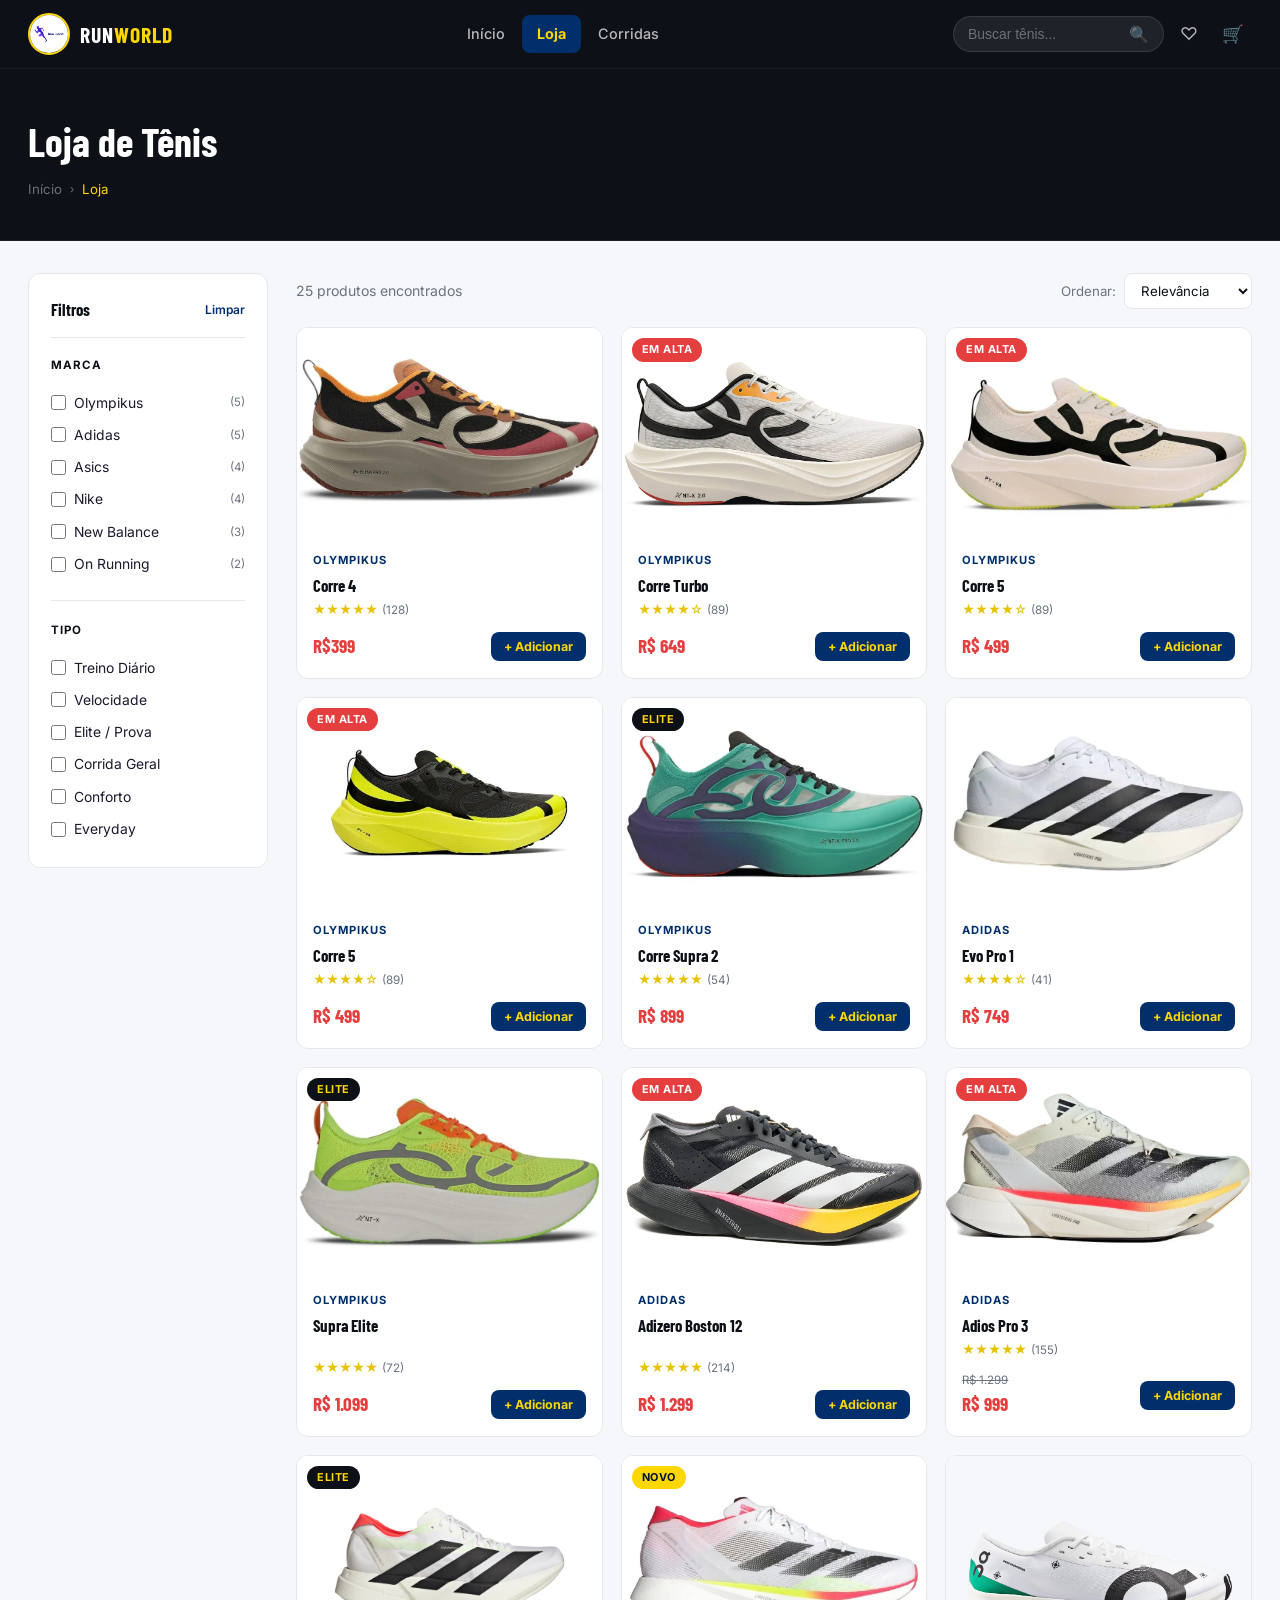
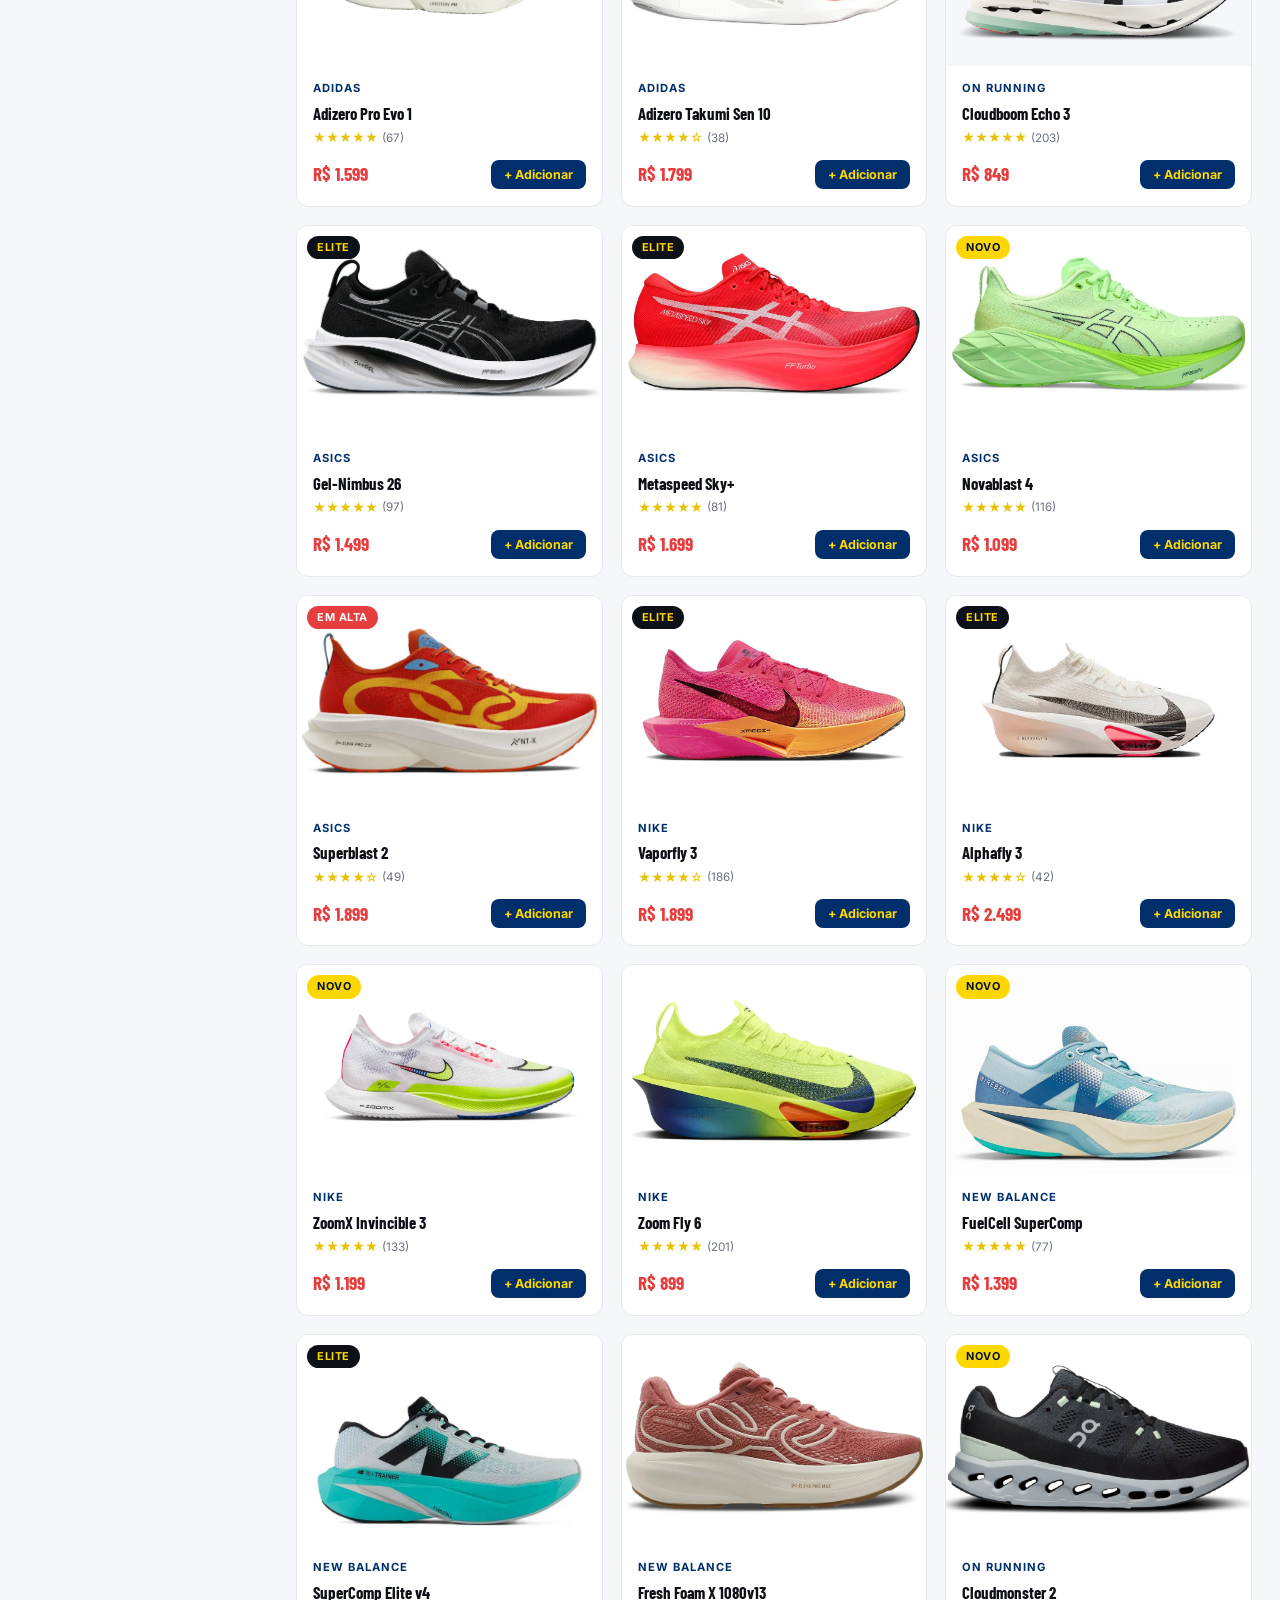
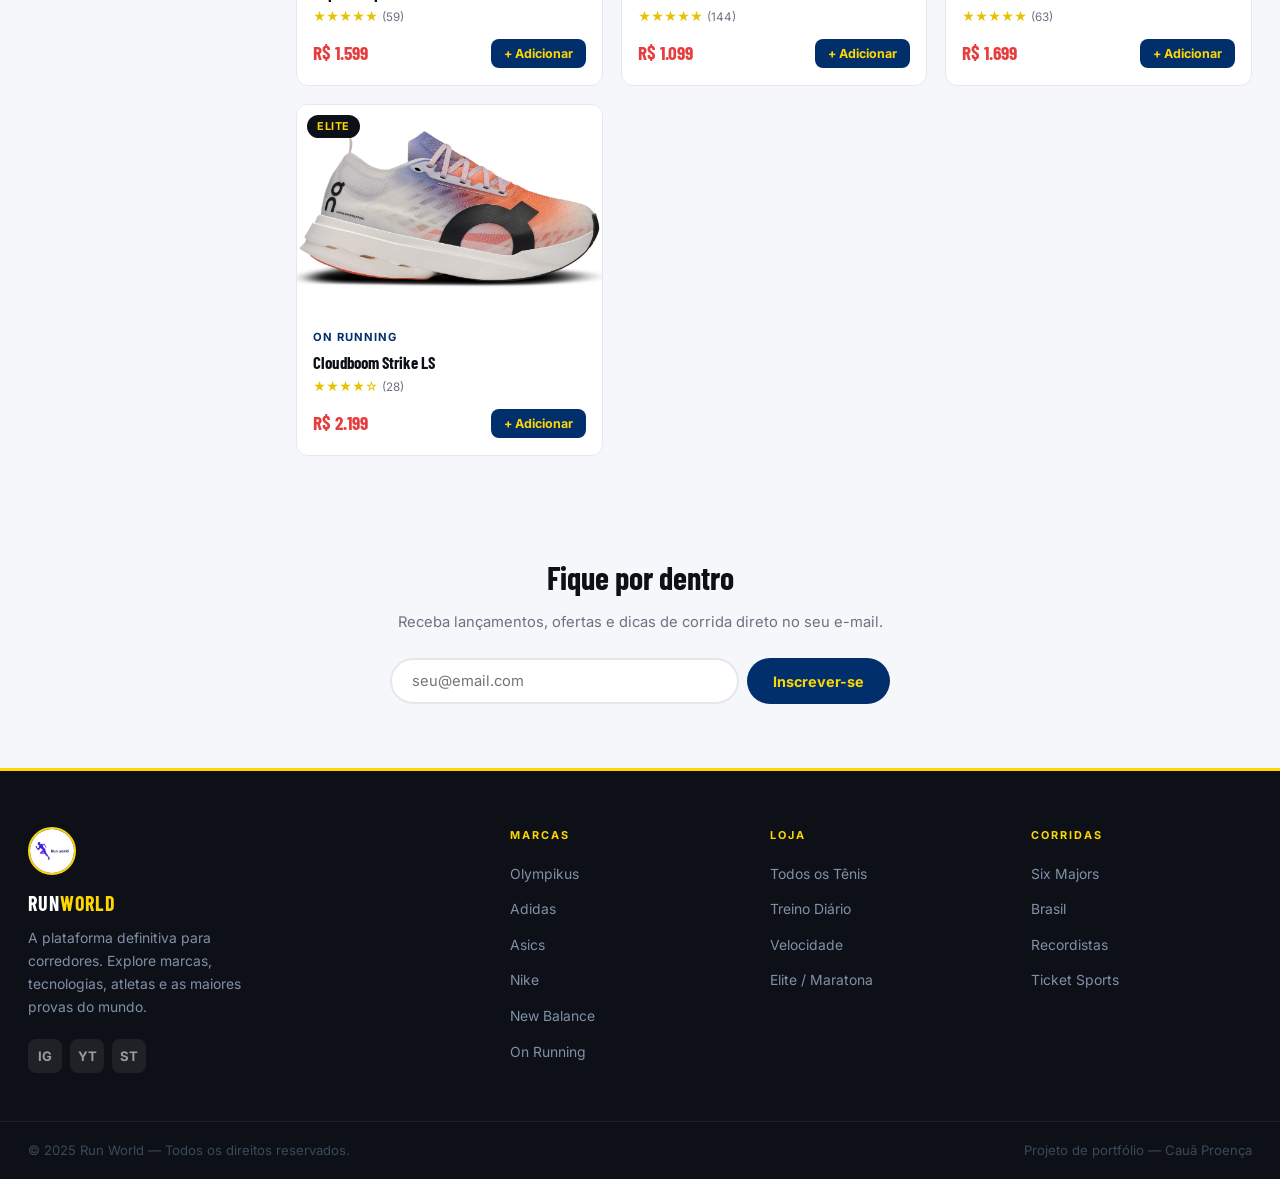
==== commit c152fdb0: "feat : final commit" ====
--- a/index.2.html
+++ b/index.2.html
@@ -108,7 +108,6 @@
         <article class="product-card fade-up" data-brand="olympikus" data-price="799" data-type="velocidade">
           <div class="card-img-wrap">
             <img src="IMG/cORRE4.jpeg" alt="Olympikus Corre 4" loading="lazy">
-            <span class="card-badge badge-new">NOVO</span>
             <button class="wishlist-btn" aria-label="Favoritar">&#9825;</button>
           </div>
           <div class="card-body">
@@ -116,7 +115,7 @@
             <div class="card-name">Corre 4</div>
             <div class="card-rating">&#9733;&#9733;&#9733;&#9733;&#9733; <span>(128)</span></div>
             <div class="card-footer">
-              <div class="card-price"><span class="old-price">R$ 999</span>R$ 799</div>
+              <div class="card-price">R$399</div>
               <button class="btn-add">+ Adicionar</button>
             </div>
           </div>
@@ -139,6 +138,40 @@
           </div>
         </article>
 
+        <article class="product-card fade-up" data-brand="olympikus" data-price="499" data-type="treino">
+          <div class="card-img-wrap">
+            <img src="IMG/Corre5.webp" alt="Olympikus Corre 5" loading="lazy">
+            <span class="card-badge badge-hot">EM ALTA</span>
+            <button class="wishlist-btn" aria-label="Favoritar">&#9825;</button>
+          </div>
+          <div class="card-body">
+            <div class="card-brand">Olympikus</div>
+            <div class="card-name">Corre 5</div>
+            <div class="card-rating">&#9733;&#9733;&#9733;&#9733;&#9734; <span>(89)</span></div>
+            <div class="card-footer">
+              <div class="card-price">R$ 499</div>
+              <button class="btn-add">+ Adicionar</button>
+            </div>
+          </div>
+        </article>
+
+        <article class="product-card fade-up" data-brand="olympikus" data-price="499" data-type="treino">
+          <div class="card-img-wrap">
+            <img src="IMG/Corre5.1.webp" alt="Olympikus Corre 5" loading="lazy">
+            <span class="card-badge badge-hot">EM ALTA</span>
+            <button class="wishlist-btn" aria-label="Favoritar">&#9825;</button>
+          </div>
+          <div class="card-body">
+            <div class="card-brand">Olympikus</div>
+            <div class="card-name">Corre 5</div>
+            <div class="card-rating">&#9733;&#9733;&#9733;&#9733;&#9734; <span>(89)</span></div>
+            <div class="card-footer">
+              <div class="card-price">R$ 499</div>
+              <button class="btn-add">+ Adicionar</button>
+            </div>
+          </div>
+        </article>
+
         <article class="product-card fade-up" data-brand="olympikus" data-price="899" data-type="velocidade">
           <div class="card-img-wrap">
             <img src="IMG/corre_supra2.webp" alt="Olympikus Corre Supra 2" loading="lazy">
@@ -162,7 +195,7 @@
             <button class="wishlist-btn" aria-label="Favoritar">&#9825;</button>
           </div>
           <div class="card-body">
-            <div class="card-brand">Olympikus</div>
+            <div class="card-brand">Adidas</div>
             <div class="card-name">Evo Pro 1</div>
             <div class="card-rating">&#9733;&#9733;&#9733;&#9733;&#9734; <span>(41)</span></div>
             <div class="card-footer">
@@ -257,14 +290,14 @@
           </div>
         </article>
 
-        <article class="product-card fade-up" data-brand="adidas" data-price="849" data-type="everyday">
-          <div class="card-img-wrap">
-            <img src="IMG/echo3.webp" alt="Adidas Ultraboost Echo 3" loading="lazy">
-            <button class="wishlist-btn" aria-label="Favoritar">&#9825;</button>
-          </div>
-          <div class="card-body">
-            <div class="card-brand">Adidas</div>
-            <div class="card-name">Ultraboost Echo 3</div>
+        <article class="product-card fade-up" data-brand="on" data-price="849" data-type="everyday">
+          <div class="card-img-wrap">
+            <img src="IMG/echo3.webp" alt="On Cloudboom Echo 3" loading="lazy">
+            <button class="wishlist-btn" aria-label="Favoritar">&#9825;</button>
+          </div>
+          <div class="card-body">
+            <div class="card-brand">On Running</div>
+            <div class="card-name">Cloudboom Echo 3</div>
             <div class="card-rating">&#9733;&#9733;&#9733;&#9733;&#9733; <span>(203)</span></div>
             <div class="card-footer">
               <div class="card-price">R$ 849</div>
